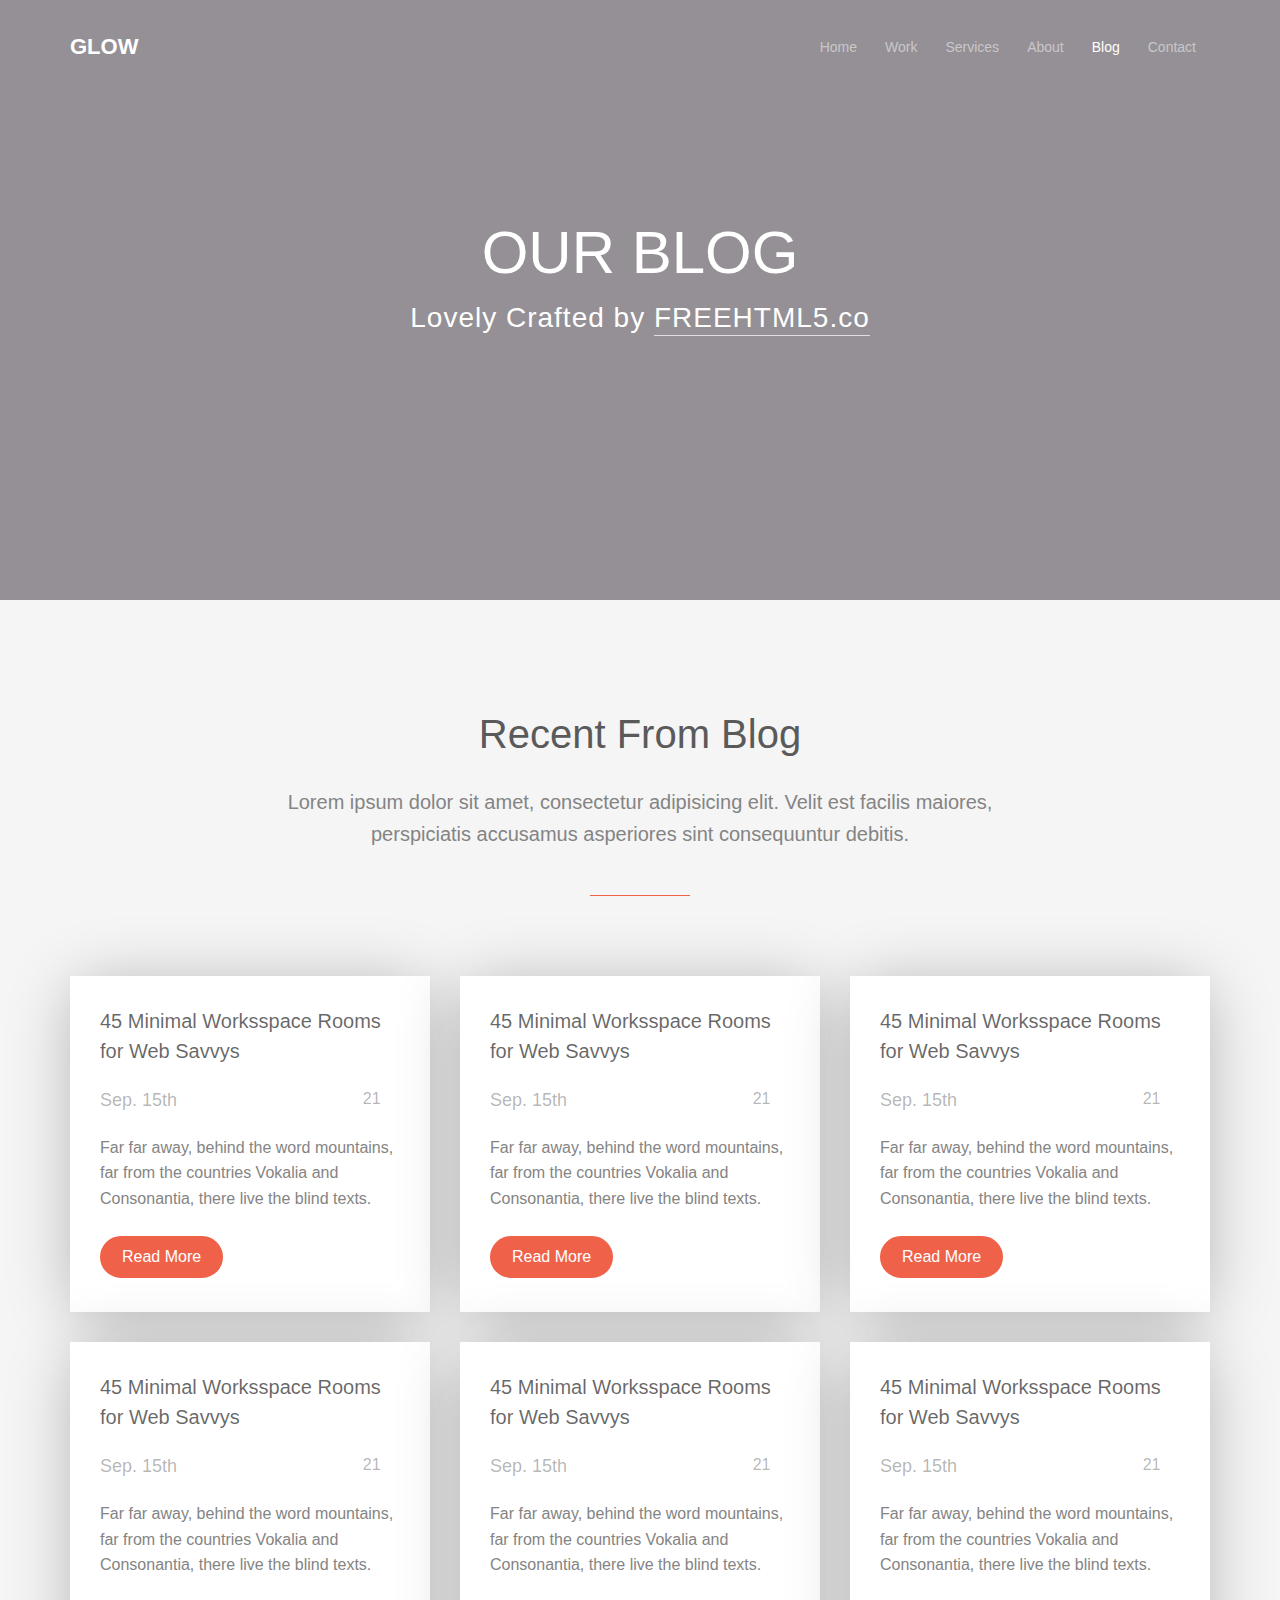
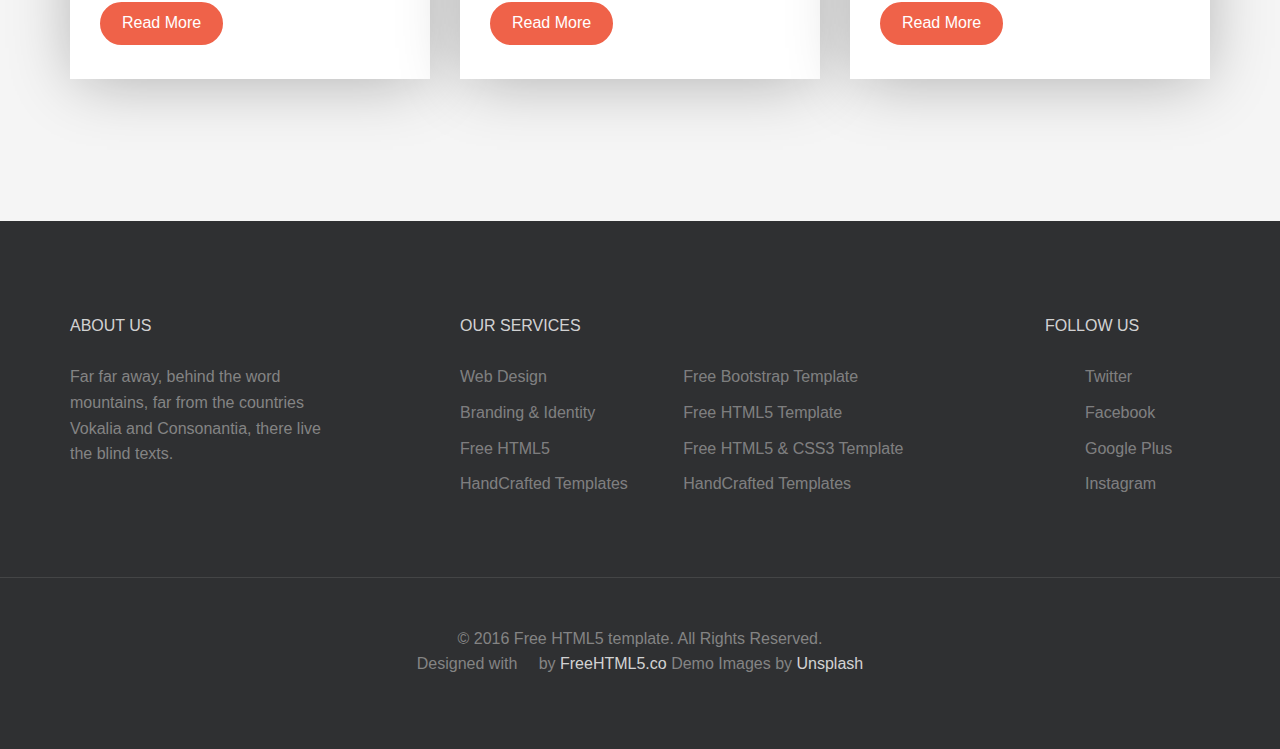
==== new/blog.html @ 6c7c093d "罗勇" ====
<!DOCTYPE html>
<!--[if lt IE 7]>      <html class="no-js lt-ie9 lt-ie8 lt-ie7"> <![endif]-->
<!--[if IE 7]>         <html class="no-js lt-ie9 lt-ie8"> <![endif]-->
<!--[if IE 8]>         <html class="no-js lt-ie9"> <![endif]-->
<!--[if gt IE 8]><!--> <html class="no-js"> <!--<![endif]-->
	<head>
	<meta charset="utf-8">
	<meta http-equiv="X-UA-Compatible" content="IE=edge">
	<title>Glow &mdash; 100% Free Fully Responsive HTML5 Template by FREEHTML5.co</title>
	<meta name="viewport" content="width=device-width, initial-scale=1">
	<meta name="description" content="Free HTML5 Template by FREEHTML5.CO" />
	<meta name="keywords" content="free html5, free template, free bootstrap, html5, css3, mobile first, responsive" />
	<meta name="author" content="FREEHTML5.CO" />

  <!-- 
	//////////////////////////////////////////////////////

	FREE HTML5 TEMPLATE 
	DESIGNED & DEVELOPED by FREEHTML5.CO
		
	Website: 		http://freehtml5.co/
	Email: 			info@freehtml5.co
	Twitter: 		http://twitter.com/fh5co
	Facebook: 		https://www.facebook.com/fh5co

	//////////////////////////////////////////////////////
	 -->

  	<!-- Facebook and Twitter integration -->
	<meta property="og:title" content=""/>
	<meta property="og:image" content=""/>
	<meta property="og:url" content=""/>
	<meta property="og:site_name" content=""/>
	<meta property="og:description" content=""/>
	<meta name="twitter:title" content="" />
	<meta name="twitter:image" content="" />
	<meta name="twitter:url" content="" />
	<meta name="twitter:card" content="" />

	<!-- Place favicon.ico and apple-touch-icon.png in the root directory -->
	<link rel="shortcut icon" href="favicon.ico">

	<!-- <link href='https://fonts.googleapis.com/css?family=Open+Sans:400,700,300' rel='stylesheet' type='text/css'> -->
	
	<!-- Animate.css -->
	<link rel="stylesheet" href="css/animate.css">
	<!-- Icomoon Icon Fonts-->
	<link rel="stylesheet" href="css/icomoon.css">
	<!-- Bootstrap  -->
	<link rel="stylesheet" href="css/bootstrap.css">
	<!-- Magnific Popup -->
	<link rel="stylesheet" href="css/magnific-popup.css">
	<!-- Superfish -->
	<link rel="stylesheet" href="css/superfish.css">

	<link rel="stylesheet" href="css/style.css">


	<!-- Modernizr JS -->
	<script src="js/modernizr-2.6.2.min.js"></script>
	<!-- FOR IE9 below -->
	<!--[if lt IE 9]>
	<script src="js/respond.min.js"></script>
	<![endif]-->

	</head>
	<body>
		<div id="fh5co-wrapper">
		<div id="fh5co-page">
		<div id="fh5co-header">
			<header id="fh5co-header-section">
				<div class="container">
					<div class="nav-header">
						<a href="#" class="js-fh5co-nav-toggle fh5co-nav-toggle"><i></i></a>
						<h1 id="fh5co-logo"><a href="index.html">Glow</a></h1>
						<!-- START #fh5co-menu-wrap -->
						<nav id="fh5co-menu-wrap" role="navigation">
							<ul class="sf-menu" id="fh5co-primary-menu">
								<li>
									<a href="index.html">Home</a>
								</li>
								<li>
									<a href="portfolio.html" class="fh5co-sub-ddown">Work</a>
									<ul class="fh5co-sub-menu">
										<li><a href="http://freehtml5.co/preview/?item=build-free-html5-bootstrap-template" target="_blank">Build</a></li>
										<li><a href="http://freehtml5.co/preview/?item=work-free-html5-template-bootstrap" target="_blank">Work</a></li>
										<li><a href="http://freehtml5.co/preview/?item=light-free-html5-template-bootstrap" target="_blank">Light</a></li>
										<li><a href="http://freehtml5.co/preview/?item=relic-free-html5-template-using-bootstrap" target="_blank">Relic</a></li>
										<li><a href="http://freehtml5.co/preview/?item=display-free-html5-template-using-bootstrap" target="_blank">Display</a></li>
										<li><a href="http://freehtml5.co/preview/?item=sprint-free-html5-template-bootstrap" target="_blank">Sprint</a></li>
									</ul>
								</li>
								<li>
									<a href="project_teach.html" class="fh5co-sub-ddown">Services</a>
									 <ul class="fh5co-sub-menu">
									 	<li><a href="left-sidebar.html">Web Development</a></li>
									 	<li><a href="right-sidebar.html">Branding &amp; Identity</a></li>
										<li>
											<a href="#" class="fh5co-sub-ddown">Free HTML5</a>
											<ul class="fh5co-sub-menu">
												<li><a href="http://freehtml5.co/preview/?item=build-free-html5-bootstrap-template" target="_blank">Build</a></li>
												<li><a href="http://freehtml5.co/preview/?item=work-free-html5-template-bootstrap" target="_blank">Work</a></li>
												<li><a href="http://freehtml5.co/preview/?item=light-free-html5-template-bootstrap" target="_blank">Light</a></li>
												<li><a href="http://freehtml5.co/preview/?item=relic-free-html5-template-using-bootstrap" target="_blank">Relic</a></li>
												<li><a href="http://freehtml5.co/preview/?item=display-free-html5-template-using-bootstrap" target="_blank">Display</a></li>
												<li><a href="http://freehtml5.co/preview/?item=sprint-free-html5-template-bootstrap" target="_blank">Sprint</a></li>
											</ul>
										</li>
										<li><a href="#">UI Animation</a></li>
										<li><a href="#">Copywriting</a></li>
										<li><a href="#">Photography</a></li> 
									</ul>
								</li>
								<li><a href="about.html">About</a></li>
								<li class="active"><a href="blog.html">Blog</a></li>
								<li><a href="login.html">Contact</a></li>
							</ul>
						</nav>
					</div>
				</div>
			</header>
		</div>
		

		<div class="fh5co-hero fh5co-hero-2">
			<div class="fh5co-overlay"></div>
			<div class="fh5co-cover fh5co-cover_2 text-center" data-stellar-background-ratio="0.5" style="background-image: url(images/cover_bg_3.jpg);">
				<div class="desc animate-box">
					<h2>Our Blog</h2>
					<span>Lovely Crafted by <a href="http://frehtml5.co/" target="_blank" class="fh5co-site-name">FREEHTML5.co</a></span>
				</div>
			</div>

		</div>
		<!-- end:header-top -->
		<div id="fh5co-blog-section" class="fh5co-section-gray">
			<div class="container">
				<div class="row">
					<div class="col-md-8 col-md-offset-2 text-center heading-section animate-box">
						<h3>Recent From Blog</h3>
						<p>Lorem ipsum dolor sit amet, consectetur adipisicing elit. Velit est facilis maiores, perspiciatis accusamus asperiores sint consequuntur debitis.</p>
					</div>
				</div>
			</div>
			<div class="container">
				<div class="row">
					<div class="col-lg-4 col-md-4">
						<div class="fh5co-blog animate-box">
							<a href="#"><img class="img-responsive" src="images/blog-1.jpg" alt=""></a>
							<div class="blog-text">
								<div class="prod-title">
									<h3><a href=""#>45 Minimal Worksspace Rooms for Web Savvys</a></h3>
									<span class="posted_by">Sep. 15th</span>
									<span class="comment"><a href="">21<i class="icon-bubble2"></i></a></span>
									<p>Far far away, behind the word mountains, far from the countries Vokalia and Consonantia, there live the blind texts.</p>
									<a href="#" class="btn btn-primary">Read More</a>
								</div>
							</div> 
						</div>
					</div>
					<div class="col-lg-4 col-md-4">
						<div class="fh5co-blog animate-box">
							<a href="#"><img class="img-responsive" src="images/blog-2.jpg" alt=""></a>
							<div class="blog-text">
								<div class="prod-title">
									<h3><a href=""#>45 Minimal Worksspace Rooms for Web Savvys</a></h3>
									<span class="posted_by">Sep. 15th</span>
									<span class="comment"><a href="">21<i class="icon-bubble2"></i></a></span>
									<p>Far far away, behind the word mountains, far from the countries Vokalia and Consonantia, there live the blind texts.</p>
									<a href="#" class="btn btn-primary">Read More</a>
								</div>
							</div> 
						</div>
					</div>
					<div class="col-lg-4 col-md-4">
						<div class="fh5co-blog animate-box">
							<a href="#"><img class="img-responsive" src="images/blog-3.jpg" alt=""></a>
							<div class="blog-text">
								<div class="prod-title">
									<h3><a href=""#>45 Minimal Worksspace Rooms for Web Savvys</a></h3>
									<span class="posted_by">Sep. 15th</span>
									<span class="comment"><a href="">21<i class="icon-bubble2"></i></a></span>
									<p>Far far away, behind the word mountains, far from the countries Vokalia and Consonantia, there live the blind texts.</p>
									<a href="#" class="btn btn-primary">Read More</a>
								</div>
							</div> 
						</div>
					</div>

					<div class="col-lg-4 col-md-4">
						<div class="fh5co-blog animate-box">
							<a href="#"><img class="img-responsive" src="images/blog-1.jpg" alt=""></a>
							<div class="blog-text">
								<div class="prod-title">
									<h3><a href=""#>45 Minimal Worksspace Rooms for Web Savvys</a></h3>
									<span class="posted_by">Sep. 15th</span>
									<span class="comment"><a href="">21<i class="icon-bubble2"></i></a></span>
									<p>Far far away, behind the word mountains, far from the countries Vokalia and Consonantia, there live the blind texts.</p>
									<a href="#" class="btn btn-primary">Read More</a>
								</div>
							</div> 
						</div>
					</div>
					<div class="col-lg-4 col-md-4">
						<div class="fh5co-blog animate-box">
							<a href="#"><img class="img-responsive" src="images/blog-2.jpg" alt=""></a>
							<div class="blog-text">
								<div class="prod-title">
									<h3><a href=""#>45 Minimal Worksspace Rooms for Web Savvys</a></h3>
									<span class="posted_by">Sep. 15th</span>
									<span class="comment"><a href="">21<i class="icon-bubble2"></i></a></span>
									<p>Far far away, behind the word mountains, far from the countries Vokalia and Consonantia, there live the blind texts.</p>
									<a href="#" class="btn btn-primary">Read More</a>
								</div>
							</div> 
						</div>
					</div>
					<div class="col-lg-4 col-md-4">
						<div class="fh5co-blog animate-box">
							<a href="#"><img class="img-responsive" src="images/blog-3.jpg" alt=""></a>
							<div class="blog-text">
								<div class="prod-title">
									<h3><a href=""#>45 Minimal Worksspace Rooms for Web Savvys</a></h3>
									<span class="posted_by">Sep. 15th</span>
									<span class="comment"><a href="">21<i class="icon-bubble2"></i></a></span>
									<p>Far far away, behind the word mountains, far from the countries Vokalia and Consonantia, there live the blind texts.</p>
									<a href="#" class="btn btn-primary">Read More</a>
								</div>
							</div> 
						</div>
					</div>
				</div>
			</div>
		</div>
		
		<footer>
			<div id="footer">
				<div class="container">
					<div class="row">
						<div class="col-md-3 col-sm-12 col-sm-push-0 col-xs-12 col-xs-push-0">
							<h3>About Us</h3>
							<p>Far far away, behind the word mountains, far from the countries Vokalia and Consonantia, there live the blind texts. </p>
						</div>
						<div class="col-md-6 col-md-push-1 col-sm-12 col-sm-push-0 col-xs-12 col-xs-push-0">
							<h3>Our Services</h3>
							<ul class="float">
								<li><a href="#">Web Design</a></li>
								<li><a href="#">Branding &amp; Identity</a></li>
								<li><a href="#">Free HTML5</a></li>
								<li><a href="#">HandCrafted Templates</a></li>
							</ul>
							<ul class="float">
								<li><a href="#">Free Bootstrap Template</a></li>
								<li><a href="#">Free HTML5 Template</a></li>
								<li><a href="#">Free HTML5 &amp; CSS3 Template</a></li>
								<li><a href="#">HandCrafted Templates</a></li>
							</ul>

						</div>

						<div class="col-md-2 col-md-push-1 col-sm-12 col-sm-push-0 col-xs-12 col-xs-push-0">
							<h3>Follow Us</h3>
							<ul class="fh5co-social">
								<li><a href="#"><i class="icon-twitter2"></i> Twitter</a></li>
								<li><a href="#"><i class="icon-facebook2"></i> Facebook</a></li>
								<li><a href="#"><i class="icon-google-plus2"></i> Google Plus</a></li>
								<li><a href="#"><i class="icon-instagram2"></i> Instagram</a></li>
							</ul>
						</div>
					</div>
				</div>
				<div class="fh5co-copyright text-center">
					<p>&copy; 2016 Free HTML5 template. All Rights Reserved. <span>Designed with <i class="icon-heart"></i> by <a href="http://freehtml5.co/" target="_blank">FreeHTML5.co</a> Demo Images by <a href="http://unsplash.com/" target="_blank">Unsplash</a></span></p>	
				</div>
			</div>
		</footer>
	

	</div>
	<!-- END fh5co-page -->

	</div>
	<!-- END fh5co-wrapper -->

	<!-- jQuery -->


	<script src="js/jquery.min.js"></script>
	<!-- jQuery Easing -->
	<script src="js/jquery.easing.1.3.js"></script>
	<!-- Bootstrap -->
	<script src="js/bootstrap.min.js"></script>
	<!-- Waypoints -->
	<script src="js/jquery.waypoints.min.js"></script>
	<!-- Stellar -->
	<script src="js/jquery.stellar.min.js"></script>
	<!-- Superfish -->
	<script src="js/hoverIntent.js"></script>
	<script src="js/superfish.js"></script>

	<!-- Main JS (Do not remove) -->
	<script src="js/main.js"></script>

	</body>
</html>
---- new/css/icomoon.css ----
@font-face {
    font-family: 'icomoon';
    src:    url('fonts/icomoon.eot?1oniuf');
    src:    url('fonts/icomoon.eot?1oniuf#iefix') format('embedded-opentype'),
        url('fonts/icomoon.ttf?1oniuf') format('truetype'),
        url('fonts/icomoon.woff?1oniuf') format('woff'),
        url('fonts/icomoon.svg?1oniuf#icomoon') format('svg');
    font-weight: normal;
    font-style: normal;
}

[class^="icon-"], [class*=" icon-"] {
    /* use !important to prevent issues with browser extensions that change fonts */
    font-family: 'icomoon' !important;
    speak: none;
    font-style: normal;
    font-weight: normal;
    font-variant: normal;
    text-transform: none;
    line-height: 1;

    /* Better Font Rendering =========== */
    -webkit-font-smoothing: antialiased;
    -moz-osx-font-smoothing: grayscale;
}

.icon-mobile:before {
    content: "\e000";
}
.icon-laptop:before {
    content: "\e001";
}
.icon-desktop:before {
    content: "\e002";
}
.icon-tablet:before {
    content: "\e003";
}
.icon-phone:before {
    content: "\e004";
}
.icon-document:before {
    content: "\e005";
}
.icon-documents:before {
    content: "\e006";
}
.icon-search:before {
    content: "\e007";
}
.icon-clipboard:before {
    content: "\e008";
}
.icon-newspaper:before {
    content: "\e009";
}
.icon-notebook:before {
    content: "\e00a";
}
.icon-book-open:before {
    content: "\e00b";
}
.icon-browser:before {
    content: "\e00c";
}
.icon-calendar:before {
    content: "\e00d";
}
.icon-presentation:before {
    content: "\e00e";
}
.icon-picture:before {
    content: "\e00f";
}
.icon-pictures:before {
    content: "\e010";
}
.icon-video:before {
    content: "\e011";
}
.icon-camera:before {
    content: "\e012";
}
.icon-printer:before {
    content: "\e013";
}
.icon-toolbox:before {
    content: "\e014";
}
.icon-briefcase:before {
    content: "\e015";
}
.icon-wallet:before {
    content: "\e016";
}
.icon-gift:before {
    content: "\e017";
}
.icon-bargraph:before {
    content: "\e018";
}
.icon-grid:before {
    content: "\e019";
}
.icon-expand:before {
    content: "\e01a";
}
.icon-focus:before {
    content: "\e01b";
}
.icon-edit:before {
    content: "\e01c";
}
.icon-adjustments:before {
    content: "\e01d";
}
.icon-ribbon:before {
    content: "\e01e";
}
.icon-hourglass:before {
    content: "\e01f";
}
.icon-lock:before {
    content: "\e020";
}
.icon-megaphone:before {
    content: "\e021";
}
.icon-shield:before {
    content: "\e022";
}
.icon-trophy:before {
    content: "\e023";
}
.icon-flag:before {
    content: "\e024";
}
.icon-map:before {
    content: "\e025";
}
.icon-puzzle:before {
    content: "\e026";
}
.icon-basket:before {
    content: "\e027";
}
.icon-envelope:before {
    content: "\e028";
}
.icon-streetsign:before {
    content: "\e029";
}
.icon-telescope:before {
    content: "\e02a";
}
.icon-gears:before {
    content: "\e02b";
}
.icon-key:before {
    content: "\e02c";
}
.icon-paperclip:before {
    content: "\e02d";
}
.icon-attachment:before {
    content: "\e02e";
}
.icon-pricetags:before {
    content: "\e02f";
}
.icon-lightbulb:before {
    content: "\e030";
}
.icon-layers:before {
    content: "\e031";
}
.icon-pencil:before {
    content: "\e032";
}
.icon-tools:before {
    content: "\e033";
}
.icon-tools-2:before {
    content: "\e034";
}
.icon-scissors:before {
    content: "\e035";
}
.icon-paintbrush:before {
    content: "\e036";
}
.icon-magnifying-glass:before {
    content: "\e037";
}
.icon-circle-compass:before {
    content: "\e038";
}
.icon-linegraph:before {
    content: "\e039";
}
.icon-mic:before {
    content: "\e03a";
}
.icon-strategy:before {
    content: "\e03b";
}
.icon-beaker:before {
    content: "\e03c";
}
.icon-caution:before {
    content: "\e03d";
}
.icon-recycle:before {
    content: "\e03e";
}
.icon-anchor:before {
    content: "\e03f";
}
.icon-profile-male:before {
    content: "\e040";
}
.icon-profile-female:before {
    content: "\e041";
}
.icon-bike:before {
    content: "\e042";
}
.icon-wine:before {
    content: "\e043";
}
.icon-hotairballoon:before {
    content: "\e044";
}
.icon-globe:before {
    content: "\e045";
}
.icon-genius:before {
    content: "\e046";
}
.icon-map-pin:before {
    content: "\e047";
}
.icon-dial:before {
    content: "\e048";
}
.icon-chat:before {
    content: "\e049";
}
.icon-heart:before {
    content: "\e04a";
}
.icon-cloud:before {
    content: "\e04b";
}
.icon-upload:before {
    content: "\e04c";
}
.icon-download:before {
    content: "\e04d";
}
.icon-target:before {
    content: "\e04e";
}
.icon-hazardous:before {
    content: "\e04f";
}
.icon-piechart:before {
    content: "\e050";
}
.icon-speedometer:before {
    content: "\e051";
}
.icon-global:before {
    content: "\e052";
}
.icon-compass:before {
    content: "\e053";
}
.icon-lifesaver:before {
    content: "\e054";
}
.icon-clock:before {
    content: "\e055";
}
.icon-aperture:before {
    content: "\e056";
}
.icon-quote:before {
    content: "\e057";
}
.icon-scope:before {
    content: "\e058";
}
.icon-alarmclock:before {
    content: "\e059";
}
.icon-refresh:before {
    content: "\e05a";
}
.icon-happy:before {
    content: "\e05b";
}
.icon-sad:before {
    content: "\e05c";
}
.icon-facebook:before {
    content: "\e05d";
}
.icon-twitter:before {
    content: "\e05e";
}
.icon-googleplus:before {
    content: "\e05f";
}
.icon-rss:before {
    content: "\e060";
}
.icon-tumblr:before {
    content: "\e061";
}
.icon-linkedin:before {
    content: "\e062";
}
.icon-dribbble:before {
    content: "\e063";
}
.icon-box2:before {
    content: "\ea82";
}
.icon-write:before {
    content: "\ea83";
}
.icon-clock2:before {
    content: "\ea84";
}
.icon-reply2:before {
    content: "\ea85";
}
.icon-reply-all2:before {
    content: "\ea86";
}
.icon-forward2:before {
    content: "\ea87";
}
.icon-flag2:before {
    content: "\ea88";
}
.icon-search2:before {
    content: "\ea89";
}
.icon-trash2:before {
    content: "\ea8a";
}
.icon-envelope2:before {
    content: "\ea8b";
}
.icon-bubble:before {
    content: "\ea8c";
}
.icon-bubbles:before {
    content: "\ea8d";
}
.icon-user2:before {
    content: "\ea8e";
}
.icon-users2:before {
    content: "\ea8f";
}
.icon-cloud2:before {
    content: "\ea90";
}
.icon-download2:before {
    content: "\ea91";
}
.icon-upload2:before {
    content: "\ea92";
}
.icon-rain:before {
    content: "\ea93";
}
.icon-sun:before {
    content: "\ea94";
}
.icon-moon2:before {
    content: "\ea95";
}
.icon-bell2:before {
    content: "\ea96";
}
.icon-folder2:before {
    content: "\ea97";
}
.icon-pin2:before {
    content: "\ea98";
}
.icon-sound2:before {
    content: "\ea99";
}
.icon-microphone:before {
    content: "\ea9a";
}
.icon-camera2:before {
    content: "\ea9b";
}
.icon-image2:before {
    content: "\ea9c";
}
.icon-cog2:before {
    content: "\ea9d";
}
.icon-calendar2:before {
    content: "\ea9e";
}
.icon-book2:before {
    content: "\ea9f";
}
.icon-map-marker:before {
    content: "\eaa0";
}
.icon-store:before {
    content: "\eaa1";
}
.icon-support:before {
    content: "\eaa2";
}
.icon-tag2:before {
    content: "\eaa3";
}
.icon-heart2:before {
    content: "\eaa4";
}
.icon-video-camera:before {
    content: "\eaa5";
}
.icon-trophy2:before {
    content: "\eaa6";
}
.icon-cart:before {
    content: "\eaa7";
}
.icon-eye2:before {
    content: "\eaa8";
}
.icon-cancel:before {
    content: "\eaa9";
}
.icon-chart:before {
    content: "\eaaa";
}
.icon-target2:before {
    content: "\eaab";
}
.icon-printer2:before {
    content: "\eaac";
}
.icon-location2:before {
    content: "\eaad";
}
.icon-bookmark2:before {
    content: "\eaae";
}
.icon-monitor:before {
    content: "\eaaf";
}
.icon-cross2:before {
    content: "\eab0";
}
.icon-plus2:before {
    content: "\eab1";
}
.icon-left:before {
    content: "\eab2";
}
.icon-up:before {
    content: "\eab3";
}
.icon-browser2:before {
    content: "\eab4";
}
.icon-windows:before {
    content: "\eab5";
}
.icon-switch2:before {
    content: "\eab6";
}
.icon-dashboard:before {
    content: "\eab7";
}
.icon-play:before {
    content: "\eab8";
}
.icon-fast-forward:before {
    content: "\eab9";
}
.icon-next:before {
    content: "\eaba";
}
.icon-refresh2:before {
    content: "\eabb";
}
.icon-film:before {
    content: "\eabc";
}
.icon-home2:before {
    content: "\eabd";
}
.icon-add-to-list:before {
    content: "\e901";
}
.icon-classic-computer:before {
    content: "\e902";
}
.icon-controller-fast-backward:before {
    content: "\e903";
}
.icon-creative-commons-attribution:before {
    content: "\e904";
}
.icon-creative-commons-noderivs:before {
    content: "\e905";
}
.icon-creative-commons-noncommercial-eu:before {
    content: "\e906";
}
.icon-creative-commons-noncommercial-us:before {
    content: "\e907";
}
.icon-creative-commons-public-domain:before {
    content: "\e908";
}
.icon-creative-commons-remix:before {
    content: "\e909";
}
.icon-creative-commons-share:before {
    content: "\e90a";
}
.icon-creative-commons-sharealike:before {
    content: "\e90b";
}
.icon-creative-commons:before {
    content: "\e90c";
}
.icon-document-landscape:before {
    content: "\e90d";
}
.icon-remove-user:before {
    content: "\e90e";
}
.icon-warning:before {
    content: "\e90f";
}
.icon-arrow-bold-down:before {
    content: "\e910";
}
.icon-arrow-bold-left:before {
    content: "\e911";
}
.icon-arrow-bold-right:before {
    content: "\e912";
}
.icon-arrow-bold-up:before {
    content: "\e913";
}
.icon-arrow-down:before {
    content: "\e914";
}
.icon-arrow-left:before {
    content: "\e915";
}
.icon-arrow-long-down:before {
    content: "\e916";
}
.icon-arrow-long-left:before {
    content: "\e917";
}
.icon-arrow-long-right:before {
    content: "\e918";
}
.icon-arrow-long-up:before {
    content: "\e919";
}
.icon-arrow-right:before {
    content: "\e91a";
}
.icon-arrow-up:before {
    content: "\e91b";
}
.icon-arrow-with-circle-down:before {
    content: "\e91c";
}
.icon-arrow-with-circle-left:before {
    content: "\e91d";
}
.icon-arrow-with-circle-right:before {
    content: "\e91e";
}
.icon-arrow-with-circle-up:before {
    content: "\e91f";
}
.icon-bookmark:before {
    content: "\e920";
}
.icon-bookmarks:before {
    content: "\e921";
}
.icon-chevron-down:before {
    content: "\e922";
}
.icon-chevron-left:before {
    content: "\e923";
}
.icon-chevron-right:before {
    content: "\e924";
}
.icon-chevron-small-down:before {
    content: "\e925";
}
.icon-chevron-small-left:before {
    content: "\e926";
}
.icon-chevron-small-right:before {
    content: "\e927";
}
.icon-chevron-small-up:before {
    content: "\e928";
}
.icon-chevron-thin-down:before {
    content: "\e929";
}
.icon-chevron-thin-left:before {
    content: "\e92a";
}
.icon-chevron-thin-right:before {
    content: "\e92b";
}
.icon-chevron-thin-up:before {
    content: "\e92c";
}
.icon-chevron-up:before {
    content: "\e92d";
}
.icon-chevron-with-circle-down:before {
    content: "\e92e";
}
.icon-chevron-with-circle-left:before {
    content: "\e92f";
}
.icon-chevron-with-circle-right:before {
    content: "\e930";
}
.icon-chevron-with-circle-up:before {
    content: "\e931";
}
.icon-cloud3:before {
    content: "\e932";
}
.icon-controller-fast-forward:before {
    content: "\e933";
}
.icon-controller-jump-to-start:before {
    content: "\e934";
}
.icon-controller-next:before {
    content: "\e935";
}
.icon-controller-paus:before {
    content: "\e936";
}
.icon-controller-play:before {
    content: "\e937";
}
.icon-controller-record:before {
    content: "\e938";
}
.icon-controller-stop:before {
    content: "\e939";
}
.icon-controller-volume:before {
    content: "\e93a";
}
.icon-dot-single:before {
    content: "\e93b";
}
.icon-dots-three-horizontal:before {
    content: "\e93c";
}
.icon-dots-three-vertical:before {
    content: "\e93d";
}
.icon-dots-two-horizontal:before {
    content: "\e93e";
}
.icon-dots-two-vertical:before {
    content: "\e93f";
}
.icon-download3:before {
    content: "\e940";
}
.icon-emoji-flirt:before {
    content: "\e941";
}
.icon-flow-branch:before {
    content: "\e942";
}
.icon-flow-cascade:before {
    content: "\e943";
}
.icon-flow-line:before {
    content: "\e944";
}
.icon-flow-parallel:before {
    content: "\e945";
}
.icon-flow-tree:before {
    content: "\e946";
}
.icon-install:before {
    content: "\e947";
}
.icon-layers2:before {
    content: "\e948";
}
.icon-open-book:before {
    content: "\e949";
}
.icon-resize-100:before {
    content: "\e94a";
}
.icon-resize-full-screen:before {
    content: "\e94b";
}
.icon-save:before {
    content: "\e94c";
}
.icon-select-arrows:before {
    content: "\e94d";
}
.icon-sound-mute:before {
    content: "\e94e";
}
.icon-sound:before {
    content: "\e94f";
}
.icon-trash:before {
    content: "\e950";
}
.icon-triangle-down:before {
    content: "\e951";
}
.icon-triangle-left:before {
    content: "\e952";
}
.icon-triangle-right:before {
    content: "\e953";
}
.icon-triangle-up:before {
    content: "\e954";
}
.icon-uninstall:before {
    content: "\e955";
}
.icon-upload-to-cloud:before {
    content: "\e956";
}
.icon-upload3:before {
    content: "\e957";
}
.icon-add-user:before {
    content: "\e958";
}
.icon-address:before {
    content: "\e959";
}
.icon-adjust:before {
    content: "\e95a";
}
.icon-air:before {
    content: "\e95b";
}
.icon-aircraft-landing:before {
    content: "\e95c";
}
.icon-aircraft-take-off:before {
    content: "\e95d";
}
.icon-aircraft:before {
    content: "\e95e";
}
.icon-align-bottom:before {
    content: "\e95f";
}
.icon-align-horizontal-middle:before {
    content: "\e960";
}
.icon-align-left:before {
    content: "\e961";
}
.icon-align-right:before {
    content: "\e962";
}
.icon-align-top:before {
    content: "\e963";
}
.icon-align-vertical-middle:before {
    content: "\e964";
}
.icon-archive:before {
    content: "\e965";
}
.icon-area-graph:before {
    content: "\e966";
}
.icon-attachment2:before {
    content: "\e967";
}
.icon-awareness-ribbon:before {
    content: "\e968";
}
.icon-back-in-time:before {
    content: "\e969";
}
.icon-back:before {
    content: "\e96a";
}
.icon-bar-graph:before {
    content: "\e96b";
}
.icon-battery:before {
    content: "\e96c";
}
.icon-beamed-note:before {
    content: "\e96d";
}
.icon-bell:before {
    content: "\e96e";
}
.icon-blackboard:before {
    content: "\e96f";
}
.icon-block:before {
    content: "\e970";
}
.icon-book:before {
    content: "\e971";
}
.icon-bowl:before {
    content: "\e972";
}
.icon-box:before {
    content: "\e973";
}
.icon-briefcase2:before {
    content: "\e974";
}
.icon-browser3:before {
    content: "\e975";
}
.icon-brush:before {
    content: "\e976";
}
.icon-bucket:before {
    content: "\e977";
}
.icon-cake:before {
    content: "\e978";
}
.icon-calculator:before {
    content: "\e979";
}
.icon-calendar3:before {
    content: "\e97a";
}
.icon-camera3:before {
    content: "\e97b";
}
.icon-ccw:before {
    content: "\e97c";
}
.icon-chat2:before {
    content: "\e97d";
}
.icon-check:before {
    content: "\e97e";
}
.icon-circle-with-cross:before {
    content: "\e97f";
}
.icon-circle-with-minus:before {
    content: "\e980";
}
.icon-circle-with-plus:before {
    content: "\e981";
}
.icon-circle:before {
    content: "\e982";
}
.icon-circular-graph:before {
    content: "\e983";
}
.icon-clapperboard:before {
    content: "\e984";
}
.icon-clipboard2:before {
    content: "\e985";
}
.icon-clock3:before {
    content: "\e986";
}
.icon-code:before {
    content: "\e987";
}
.icon-cog:before {
    content: "\e988";
}
.icon-colours:before {
    content: "\e989";
}
.icon-compass2:before {
    content: "\e98a";
}
.icon-copy:before {
    content: "\e98b";
}
.icon-credit-card:before {
    content: "\e98c";
}
.icon-credit:before {
    content: "\e98d";
}
.icon-cross:before {
    content: "\e98e";
}
.icon-cup:before {
    content: "\e98f";
}
.icon-cw:before {
    content: "\e990";
}
.icon-cycle:before {
    content: "\e991";
}
.icon-database:before {
    content: "\e992";
}
.icon-dial-pad:before {
    content: "\e993";
}
.icon-direction:before {
    content: "\e994";
}
.icon-document2:before {
    content: "\e995";
}
.icon-documents2:before {
    content: "\e996";
}
.icon-drink:before {
    content: "\e997";
}
.icon-drive:before {
    content: "\e998";
}
.icon-drop:before {
    content: "\e999";
}
.icon-edit2:before {
    content: "\e99a";
}
.icon-email:before {
    content: "\e99b";
}
.icon-emoji-happy:before {
    content: "\e99c";
}
.icon-emoji-neutral:before {
    content: "\e99d";
}
.icon-emoji-sad:before {
    content: "\e99e";
}
.icon-erase:before {
    content: "\e99f";
}
.icon-eraser:before {
    content: "\e9a0";
}
.icon-export:before {
    content: "\e9a1";
}
.icon-eye:before {
    content: "\e9a2";
}
.icon-feather:before {
    content: "\e9a3";
}
.icon-flag3:before {
    content: "\e9a4";
}
.icon-flash:before {
    content: "\e9a5";
}
.icon-flashlight:before {
    content: "\e9a6";
}
.icon-flat-brush:before {
    content: "\e9a7";
}
.icon-folder-images:before {
    content: "\e9a8";
}
.icon-folder-music:before {
    content: "\e9a9";
}
.icon-folder-video:before {
    content: "\e9aa";
}
.icon-folder:before {
    content: "\e9ab";
}
.icon-forward:before {
    content: "\e9ac";
}
.icon-funnel:before {
    content: "\e9ad";
}
.icon-game-controller:before {
    content: "\e9ae";
}
.icon-gauge:before {
    content: "\e9af";
}
.icon-globe2:before {
    content: "\e9b0";
}
.icon-graduation-cap:before {
    content: "\e9b1";
}
.icon-grid2:before {
    content: "\e9b2";
}
.icon-hair-cross:before {
    content: "\e9b3";
}
.icon-hand:before {
    content: "\e9b4";
}
.icon-heart-outlined:before {
    content: "\e9b5";
}
.icon-heart3:before {
    content: "\e9b6";
}
.icon-help-with-circle:before {
    content: "\e9b7";
}
.icon-help:before {
    content: "\e9b8";
}
.icon-home:before {
    content: "\e9b9";
}
.icon-hour-glass:before {
    content: "\e9ba";
}
.icon-image-inverted:before {
    content: "\e9bb";
}
.icon-image:before {
    content: "\e9bc";
}
.icon-images:before {
    content: "\e9bd";
}
.icon-inbox:before {
    content: "\e9be";
}
.icon-infinity:before {
    content: "\e9bf";
}
.icon-info-with-circle:before {
    content: "\e9c0";
}
.icon-info:before {
    content: "\e9c1";
}
.icon-key2:before {
    content: "\e9c2";
}
.icon-keyboard:before {
    content: "\e9c3";
}
.icon-lab-flask:before {
    content: "\e9c4";
}
.icon-landline:before {
    content: "\e9c5";
}
.icon-language:before {
    content: "\e9c6";
}
.icon-laptop2:before {
    content: "\e9c7";
}
.icon-leaf:before {
    content: "\e9c8";
}
.icon-level-down:before {
    content: "\e9c9";
}
.icon-level-up:before {
    content: "\e9ca";
}
.icon-lifebuoy:before {
    content: "\e9cb";
}
.icon-light-bulb:before {
    content: "\e9cc";
}
.icon-light-down:before {
    content: "\e9cd";
}
.icon-light-up:before {
    content: "\e9ce";
}
.icon-line-graph:before {
    content: "\e9cf";
}
.icon-link:before {
    content: "\e9d0";
}
.icon-list:before {
    content: "\e9d1";
}
.icon-location-pin:before {
    content: "\e9d2";
}
.icon-location:before {
    content: "\e9d3";
}
.icon-lock-open:before {
    content: "\e9d4";
}
.icon-lock2:before {
    content: "\e9d5";
}
.icon-log-out:before {
    content: "\e9d6";
}
.icon-login:before {
    content: "\e9d7";
}
.icon-loop:before {
    content: "\e9d8";
}
.icon-magnet:before {
    content: "\e9d9";
}
.icon-magnifying-glass2:before {
    content: "\e9da";
}
.icon-mail:before {
    content: "\e9db";
}
.icon-man:before {
    content: "\e9dc";
}
.icon-map2:before {
    content: "\e9dd";
}
.icon-mask:before {
    content: "\e9de";
}
.icon-medal:before {
    content: "\e9df";
}
.icon-megaphone2:before {
    content: "\e9e0";
}
.icon-menu:before {
    content: "\e9e1";
}
.icon-message:before {
    content: "\e9e2";
}
.icon-mic2:before {
    content: "\e9e3";
}
.icon-minus:before {
    content: "\e9e4";
}
.icon-mobile2:before {
    content: "\e9e5";
}
.icon-modern-mic:before {
    content: "\e9e6";
}
.icon-moon:before {
    content: "\e9e7";
}
.icon-mouse:before {
    content: "\e9e8";
}
.icon-music:before {
    content: "\e9e9";
}
.icon-network:before {
    content: "\e9ea";
}
.icon-new-message:before {
    content: "\e9eb";
}
.icon-new:before {
    content: "\e9ec";
}
.icon-news:before {
    content: "\e9ed";
}
.icon-note:before {
    content: "\e9ee";
}
.icon-notification:before {
    content: "\e9ef";
}
.icon-old-mobile:before {
    content: "\e9f0";
}
.icon-old-phone:before {
    content: "\e9f1";
}
.icon-palette:before {
    content: "\e9f2";
}
.icon-paper-plane:before {
    content: "\e9f3";
}
.icon-pencil2:before {
    content: "\e9f4";
}
.icon-phone2:before {
    content: "\e9f5";
}
.icon-pie-chart:before {
    content: "\e9f6";
}
.icon-pin:before {
    content: "\e9f7";
}
.icon-plus:before {
    content: "\e9f8";
}
.icon-popup:before {
    content: "\e9f9";
}
.icon-power-plug:before {
    content: "\e9fa";
}
.icon-price-ribbon:before {
    content: "\e9fb";
}
.icon-price-tag:before {
    content: "\e9fc";
}
.icon-print:before {
    content: "\e9fd";
}
.icon-progress-empty:before {
    content: "\e9fe";
}
.icon-progress-full:before {
    content: "\e9ff";
}
.icon-progress-one:before {
    content: "\ea00";
}
.icon-progress-two:before {
    content: "\ea01";
}
.icon-publish:before {
    content: "\ea02";
}
.icon-quote2:before {
    content: "\ea03";
}
.icon-radio:before {
    content: "\ea04";
}
.icon-reply-all:before {
    content: "\ea05";
}
.icon-reply:before {
    content: "\ea06";
}
.icon-retweet:before {
    content: "\ea07";
}
.icon-rocket:before {
    content: "\ea08";
}
.icon-round-brush:before {
    content: "\ea09";
}
.icon-rss2:before {
    content: "\ea0a";
}
.icon-ruler:before {
    content: "\ea0b";
}
.icon-scissors2:before {
    content: "\ea0c";
}
.icon-share-alternitive:before {
    content: "\ea0d";
}
.icon-share:before {
    content: "\ea0e";
}
.icon-shareable:before {
    content: "\ea0f";
}
.icon-shield2:before {
    content: "\ea10";
}
.icon-shop:before {
    content: "\ea11";
}
.icon-shopping-bag:before {
    content: "\ea12";
}
.icon-shopping-basket:before {
    content: "\ea13";
}
.icon-shopping-cart:before {
    content: "\ea14";
}
.icon-shuffle:before {
    content: "\ea15";
}
.icon-signal:before {
    content: "\ea16";
}
.icon-sound-mix:before {
    content: "\ea17";
}
.icon-sports-club:before {
    content: "\ea18";
}
.icon-spreadsheet:before {
    content: "\ea19";
}
.icon-squared-cross:before {
    content: "\ea1a";
}
.icon-squared-minus:before {
    content: "\ea1b";
}
.icon-squared-plus:before {
    content: "\ea1c";
}
.icon-star-outlined:before {
    content: "\ea1d";
}
.icon-star:before {
    content: "\ea1e";
}
.icon-stopwatch:before {
    content: "\ea1f";
}
.icon-suitcase:before {
    content: "\ea20";
}
.icon-swap:before {
    content: "\ea21";
}
.icon-sweden:before {
    content: "\ea22";
}
.icon-switch:before {
    content: "\ea23";
}
.icon-tablet2:before {
    content: "\ea24";
}
.icon-tag:before {
    content: "\ea25";
}
.icon-text-document-inverted:before {
    content: "\ea26";
}
.icon-text-document:before {
    content: "\ea27";
}
.icon-text:before {
    content: "\ea28";
}
.icon-thermometer:before {
    content: "\ea29";
}
.icon-thumbs-down:before {
    content: "\ea2a";
}
.icon-thumbs-up:before {
    content: "\ea2b";
}
.icon-thunder-cloud:before {
    content: "\ea2c";
}
.icon-ticket:before {
    content: "\ea2d";
}
.icon-time-slot:before {
    content: "\ea2e";
}
.icon-tools2:before {
    content: "\ea2f";
}
.icon-traffic-cone:before {
    content: "\ea30";
}
.icon-tree:before {
    content: "\ea31";
}
.icon-trophy3:before {
    content: "\ea32";
}
.icon-tv:before {
    content: "\ea33";
}
.icon-typing:before {
    content: "\ea34";
}
.icon-unread:before {
    content: "\ea35";
}
.icon-untag:before {
    content: "\ea36";
}
.icon-user:before {
    content: "\ea37";
}
.icon-users:before {
    content: "\ea38";
}
.icon-v-card:before {
    content: "\ea39";
}
.icon-video2:before {
    content: "\ea3a";
}
.icon-vinyl:before {
    content: "\ea3b";
}
.icon-voicemail:before {
    content: "\ea3c";
}
.icon-wallet2:before {
    content: "\ea3d";
}
.icon-water:before {
    content: "\ea3e";
}
.icon-500px-with-circle:before {
    content: "\ea3f";
}
.icon-500px:before {
    content: "\ea40";
}
.icon-basecamp:before {
    content: "\ea41";
}
.icon-behance:before {
    content: "\ea42";
}
.icon-creative-cloud:before {
    content: "\ea43";
}
.icon-dropbox:before {
    content: "\ea44";
}
.icon-evernote:before {
    content: "\ea45";
}
.icon-flattr:before {
    content: "\ea46";
}
.icon-foursquare:before {
    content: "\ea47";
}
.icon-google-drive:before {
    content: "\ea48";
}
.icon-google-hangouts:before {
    content: "\ea49";
}
.icon-grooveshark:before {
    content: "\ea4a";
}
.icon-icloud:before {
    content: "\ea4b";
}
.icon-mixi:before {
    content: "\ea4c";
}
.icon-onedrive:before {
    content: "\ea4d";
}
.icon-paypal:before {
    content: "\ea4e";
}
.icon-picasa:before {
    content: "\ea4f";
}
.icon-qq:before {
    content: "\ea50";
}
.icon-rdio-with-circle:before {
    content: "\ea51";
}
.icon-renren:before {
    content: "\ea52";
}
.icon-scribd:before {
    content: "\ea53";
}
.icon-sina-weibo:before {
    content: "\ea54";
}
.icon-skype-with-circle:before {
    content: "\ea55";
}
.icon-skype:before {
    content: "\ea56";
}
.icon-slideshare:before {
    content: "\ea57";
}
.icon-smashing:before {
    content: "\ea58";
}
.icon-soundcloud:before {
    content: "\ea59";
}
.icon-spotify-with-circle:before {
    content: "\ea5a";
}
.icon-spotify:before {
    content: "\ea5b";
}
.icon-swarm:before {
    content: "\ea5c";
}
.icon-vine-with-circle:before {
    content: "\ea5d";
}
.icon-vine:before {
    content: "\ea5e";
}
.icon-vk-alternitive:before {
    content: "\ea5f";
}
.icon-vk-with-circle:before {
    content: "\ea60";
}
.icon-vk:before {
    content: "\ea61";
}
.icon-xing-with-circle:before {
    content: "\ea62";
}
.icon-xing:before {
    content: "\ea63";
}
.icon-yelp:before {
    content: "\ea64";
}
.icon-dribbble-with-circle:before {
    content: "\ea65";
}
.icon-dribbble2:before {
    content: "\ea66";
}
.icon-facebook-with-circle:before {
    content: "\ea67";
}
.icon-facebook2:before {
    content: "\ea68";
}
.icon-flickr-with-circle:before {
    content: "\ea69";
}
.icon-flickr:before {
    content: "\ea6a";
}
.icon-github-with-circle:before {
    content: "\ea6b";
}
.icon-github:before {
    content: "\ea6c";
}
.icon-google-with-circle:before {
    content: "\ea6d";
}
.icon-google:before {
    content: "\ea6e";
}
.icon-instagram-with-circle:before {
    content: "\ea6f";
}
.icon-instagram:before {
    content: "\ea70";
}
.icon-lastfm-with-circle:before {
    content: "\ea71";
}
.icon-lastfm:before {
    content: "\ea72";
}
.icon-linkedin-with-circle:before {
    content: "\ea73";
}
.icon-linkedin2:before {
    content: "\ea74";
}
.icon-pinterest-with-circle:before {
    content: "\ea75";
}
.icon-pinterest:before {
    content: "\ea76";
}
.icon-rdio:before {
    content: "\ea77";
}
.icon-stumbleupon-with-circle:before {
    content: "\ea78";
}
.icon-stumbleupon:before {
    content: "\ea79";
}
.icon-tumblr-with-circle:before {
    content: "\ea7a";
}
.icon-tumblr2:before {
    content: "\ea7b";
}
.icon-twitter-with-circle:before {
    content: "\ea7c";
}
.icon-twitter2:before {
    content: "\ea7d";
}
.icon-vimeo-with-circle:before {
    content: "\ea7e";
}
.icon-vimeo:before {
    content: "\ea7f";
}
.icon-youtube-with-circle:before {
    content: "\ea80";
}
.icon-youtube:before {
    content: "\ea81";
}
.icon-home3:before {
    content: "\eabe";
}
.icon-home22:before {
    content: "\eabf";
}
.icon-home32:before {
    content: "\eac0";
}
.icon-office:before {
    content: "\eac1";
}
.icon-newspaper2:before {
    content: "\eac2";
}
.icon-pencil3:before {
    content: "\eac3";
}
.icon-pencil22:before {
    content: "\eac4";
}
.icon-quill:before {
    content: "\eac5";
}
.icon-pen:before {
    content: "\eac6";
}
.icon-blog:before {
    content: "\eac7";
}
.icon-eyedropper:before {
    content: "\eac8";
}
.icon-droplet:before {
    content: "\eac9";
}
.icon-paint-format:before {
    content: "\eaca";
}
.icon-image3:before {
    content: "\eacb";
}
.icon-images2:before {
    content: "\eacc";
}
.icon-camera4:before {
    content: "\eacd";
}
.icon-headphones:before {
    content: "\eace";
}
.icon-music2:before {
    content: "\eacf";
}
.icon-play2:before {
    content: "\ead0";
}
.icon-film2:before {
    content: "\ead1";
}
.icon-video-camera2:before {
    content: "\ead2";
}
.icon-dice:before {
    content: "\ead3";
}
.icon-pacman:before {
    content: "\ead4";
}
.icon-spades:before {
    content: "\ead5";
}
.icon-clubs:before {
    content: "\ead6";
}
.icon-diamonds:before {
    content: "\ead7";
}
.icon-bullhorn:before {
    content: "\ead8";
}
.icon-connection:before {
    content: "\ead9";
}
.icon-podcast:before {
    content: "\eada";
}
.icon-feed:before {
    content: "\eadb";
}
.icon-mic3:before {
    content: "\eadc";
}
.icon-book3:before {
    content: "\eadd";
}
.icon-books:before {
    content: "\eade";
}
.icon-library:before {
    content: "\eadf";
}
.icon-file-text:before {
    content: "\eae0";
}
.icon-profile:before {
    content: "\eae1";
}
.icon-file-empty:before {
    content: "\eae2";
}
.icon-files-empty:before {
    content: "\eae3";
}
.icon-file-text2:before {
    content: "\eae4";
}
.icon-file-picture:before {
    content: "\eae5";
}
.icon-file-music:before {
    content: "\eae6";
}
.icon-file-play:before {
    content: "\eae7";
}
.icon-file-video:before {
    content: "\eae8";
}
.icon-file-zip:before {
    content: "\eae9";
}
.icon-copy2:before {
    content: "\eaea";
}
.icon-paste:before {
    content: "\eaeb";
}
.icon-stack:before {
    content: "\eaec";
}
.icon-folder3:before {
    content: "\eaed";
}
.icon-folder-open:before {
    content: "\eaee";
}
.icon-folder-plus:before {
    content: "\eaef";
}
.icon-folder-minus:before {
    content: "\eaf0";
}
.icon-folder-download:before {
    content: "\eaf1";
}
.icon-folder-upload:before {
    content: "\eaf2";
}
.icon-price-tag2:before {
    content: "\eaf3";
}
.icon-price-tags:before {
    content: "\eaf4";
}
.icon-barcode:before {
    content: "\eaf5";
}
.icon-qrcode:before {
    content: "\eaf6";
}
.icon-ticket2:before {
    content: "\eaf7";
}
.icon-cart2:before {
    content: "\eaf8";
}
.icon-coin-dollar:before {
    content: "\eaf9";
}
.icon-coin-euro:before {
    content: "\eafa";
}
.icon-coin-pound:before {
    content: "\eafb";
}
.icon-coin-yen:before {
    content: "\eafc";
}
.icon-credit-card2:before {
    content: "\eafd";
}
.icon-calculator2:before {
    content: "\eafe";
}
.icon-lifebuoy2:before {
    content: "\eaff";
}
.icon-phone3:before {
    content: "\eb00";
}
.icon-phone-hang-up:before {
    content: "\eb01";
}
.icon-address-book:before {
    content: "\eb02";
}
.icon-envelop:before {
    content: "\eb03";
}
.icon-pushpin:before {
    content: "\eb04";
}
.icon-location3:before {
    content: "\eb05";
}
.icon-location22:before {
    content: "\eb06";
}
.icon-compass3:before {
    content: "\eb07";
}
.icon-compass22:before {
    content: "\eb08";
}
.icon-map3:before {
    content: "\eb09";
}
.icon-map22:before {
    content: "\eb0a";
}
.icon-history:before {
    content: "\eb0b";
}
.icon-clock4:before {
    content: "\eb0c";
}
.icon-clock22:before {
    content: "\eb0d";
}
.icon-alarm:before {
    content: "\eb0e";
}
.icon-bell3:before {
    content: "\eb0f";
}
.icon-stopwatch2:before {
    content: "\eb10";
}
.icon-calendar4:before {
    content: "\eb11";
}
.icon-printer3:before {
    content: "\eb12";
}
.icon-keyboard2:before {
    content: "\eb13";
}
.icon-display:before {
    content: "\eb14";
}
.icon-laptop3:before {
    content: "\eb15";
}
.icon-mobile3:before {
    content: "\eb16";
}
.icon-mobile22:before {
    content: "\eb17";
}
.icon-tablet3:before {
    content: "\eb18";
}
.icon-tv2:before {
    content: "\eb19";
}
.icon-drawer:before {
    content: "\eb1a";
}
.icon-drawer2:before {
    content: "\eb1b";
}
.icon-box-add:before {
    content: "\eb1c";
}
.icon-box-remove:before {
    content: "\eb1d";
}
.icon-download4:before {
    content: "\eb1e";
}
.icon-upload4:before {
    content: "\eb1f";
}
.icon-floppy-disk:before {
    content: "\eb20";
}
.icon-drive2:before {
    content: "\eb21";
}
.icon-database2:before {
    content: "\eb22";
}
.icon-undo:before {
    content: "\eb23";
}
.icon-redo:before {
    content: "\eb24";
}
.icon-undo2:before {
    content: "\eb25";
}
.icon-redo2:before {
    content: "\eb26";
}
.icon-forward3:before {
    content: "\eb27";
}
.icon-reply3:before {
    content: "\eb28";
}
.icon-bubble2:before {
    content: "\eb29";
}
.icon-bubbles2:before {
    content: "\eb2a";
}
.icon-bubbles22:before {
    content: "\eb2b";
}
.icon-bubble22:before {
    content: "\eb2c";
}
.icon-bubbles3:before {
    content: "\eb2d";
}
.icon-bubbles4:before {
    content: "\eb2e";
}
.icon-user3:before {
    content: "\eb2f";
}
.icon-users3:before {
    content: "\eb30";
}
.icon-user-plus:before {
    content: "\eb31";
}
.icon-user-minus:before {
    content: "\eb32";
}
.icon-user-check:before {
    content: "\eb33";
}
.icon-user-tie:before {
    content: "\eb34";
}
.icon-quotes-left:before {
    content: "\eb35";
}
.icon-quotes-right:before {
    content: "\eb36";
}
.icon-hour-glass2:before {
    content: "\eb37";
}
.icon-spinner:before {
    content: "\eb38";
}
.icon-spinner2:before {
    content: "\eb39";
}
.icon-spinner3:before {
    content: "\eb3a";
}
.icon-spinner4:before {
    content: "\eb3b";
}
.icon-spinner5:before {
    content: "\eb3c";
}
.icon-spinner6:before {
    content: "\eb3d";
}
.icon-spinner7:before {
    content: "\eb3e";
}
.icon-spinner8:before {
    content: "\eb3f";
}
.icon-spinner9:before {
    content: "\eb40";
}
.icon-spinner10:before {
    content: "\eb41";
}
.icon-spinner11:before {
    content: "\eb42";
}
.icon-binoculars:before {
    content: "\eb43";
}
.icon-search3:before {
    content: "\eb44";
}
.icon-zoom-in:before {
    content: "\eb45";
}
.icon-zoom-out:before {
    content: "\eb46";
}
.icon-enlarge:before {
    content: "\eb47";
}
.icon-shrink:before {
    content: "\eb48";
}
.icon-enlarge2:before {
    content: "\eb49";
}
.icon-shrink2:before {
    content: "\eb4a";
}
.icon-key3:before {
    content: "\eb4b";
}
.icon-key22:before {
    content: "\eb4c";
}
.icon-lock3:before {
    content: "\eb4d";
}
.icon-unlocked:before {
    content: "\eb4e";
}
.icon-wrench:before {
    content: "\eb4f";
}
.icon-equalizer:before {
    content: "\eb50";
}
.icon-equalizer2:before {
    content: "\eb51";
}
.icon-cog3:before {
    content: "\eb52";
}
.icon-cogs:before {
    content: "\eb53";
}
.icon-hammer:before {
    content: "\eb54";
}
.icon-magic-wand:before {
    content: "\eb55";
}
.icon-aid-kit:before {
    content: "\eb56";
}
.icon-bug:before {
    content: "\eb57";
}
.icon-pie-chart2:before {
    content: "\eb58";
}
.icon-stats-dots:before {
    content: "\eb59";
}
.icon-stats-bars:before {
    content: "\eb5a";
}
.icon-stats-bars2:before {
    content: "\eb5b";
}
.icon-trophy4:before {
    content: "\eb5c";
}
.icon-gift2:before {
    content: "\eb5d";
}
.icon-glass:before {
    content: "\eb5e";
}
.icon-glass2:before {
    content: "\eb5f";
}
.icon-mug:before {
    content: "\eb60";
}
.icon-spoon-knife:before {
    content: "\eb61";
}
.icon-leaf2:before {
    content: "\eb62";
}
.icon-rocket2:before {
    content: "\eb63";
}
.icon-meter:before {
    content: "\eb64";
}
.icon-meter2:before {
    content: "\eb65";
}
.icon-hammer2:before {
    content: "\eb66";
}
.icon-fire:before {
    content: "\eb67";
}
.icon-lab:before {
    content: "\eb68";
}
.icon-magnet2:before {
    content: "\eb69";
}
.icon-bin:before {
    content: "\eb6a";
}
.icon-bin2:before {
    content: "\eb6b";
}
.icon-briefcase3:before {
    content: "\eb6c";
}
.icon-airplane:before {
    content: "\eb6d";
}
.icon-truck:before {
    content: "\eb6e";
}
.icon-road:before {
    content: "\eb6f";
}
.icon-accessibility:before {
    content: "\eb70";
}
.icon-target3:before {
    content: "\eb71";
}
.icon-shield3:before {
    content: "\eb72";
}
.icon-power:before {
    content: "\eb73";
}
.icon-switch3:before {
    content: "\eb74";
}
.icon-power-cord:before {
    content: "\eb75";
}
.icon-clipboard3:before {
    content: "\eb76";
}
.icon-list-numbered:before {
    content: "\eb77";
}
.icon-list2:before {
    content: "\eb78";
}
.icon-list22:before {
    content: "\eb79";
}
.icon-tree2:before {
    content: "\eb7a";
}
.icon-menu2:before {
    content: "\eb7b";
}
.icon-menu22:before {
    content: "\eb7c";
}
.icon-menu3:before {
    content: "\eb7d";
}
.icon-menu4:before {
    content: "\eb7e";
}
.icon-cloud4:before {
    content: "\eb7f";
}
.icon-cloud-download:before {
    content: "\eb80";
}
.icon-cloud-upload:before {
    content: "\eb81";
}
.icon-cloud-check:before {
    content: "\eb82";
}
.icon-download22:before {
    content: "\eb83";
}
.icon-upload22:before {
    content: "\eb84";
}
.icon-download32:before {
    content: "\eb85";
}
.icon-upload32:before {
    content: "\eb86";
}
.icon-sphere:before {
    content: "\eb87";
}
.icon-earth:before {
    content: "\eb88";
}
.icon-link2:before {
    content: "\eb89";
}
.icon-flag4:before {
    content: "\eb8a";
}
.icon-attachment3:before {
    content: "\eb8b";
}
.icon-eye3:before {
    content: "\eb8c";
}
.icon-eye-plus:before {
    content: "\eb8d";
}
.icon-eye-minus:before {
    content: "\eb8e";
}
.icon-eye-blocked:before {
    content: "\eb8f";
}
.icon-bookmark3:before {
    content: "\eb90";
}
.icon-bookmarks2:before {
    content: "\eb91";
}
.icon-sun2:before {
    content: "\eb92";
}
.icon-contrast:before {
    content: "\eb93";
}
.icon-brightness-contrast:before {
    content: "\eb94";
}
.icon-star-empty:before {
    content: "\eb95";
}
.icon-star-half:before {
    content: "\eb96";
}
.icon-star-full:before {
    content: "\eb97";
}
.icon-heart4:before {
    content: "\eb98";
}
.icon-heart-broken:before {
    content: "\eb99";
}
.icon-man2:before {
    content: "\eb9a";
}
.icon-woman:before {
    content: "\eb9b";
}
.icon-man-woman:before {
    content: "\eb9c";
}
.icon-happy2:before {
    content: "\eb9d";
}
.icon-happy22:before {
    content: "\eb9e";
}
.icon-smile:before {
    content: "\eb9f";
}
.icon-smile2:before {
    content: "\eba0";
}
.icon-tongue:before {
    content: "\eba1";
}
.icon-tongue2:before {
    content: "\eba2";
}
.icon-sad2:before {
    content: "\eba3";
}
.icon-sad22:before {
    content: "\eba4";
}
.icon-wink:before {
    content: "\eba5";
}
.icon-wink2:before {
    content: "\eba6";
}
.icon-grin:before {
    content: "\eba7";
}
.icon-grin2:before {
    content: "\eba8";
}
.icon-cool:before {
    content: "\eba9";
}
.icon-cool2:before {
    content: "\ebaa";
}
.icon-angry:before {
    content: "\ebab";
}
.icon-angry2:before {
    content: "\ebac";
}
.icon-evil:before {
    content: "\ebad";
}
.icon-evil2:before {
    content: "\ebae";
}
.icon-shocked:before {
    content: "\ebaf";
}
.icon-shocked2:before {
    content: "\ebb0";
}
.icon-baffled:before {
    content: "\ebb1";
}
.icon-baffled2:before {
    content: "\ebb2";
}
.icon-confused:before {
    content: "\ebb3";
}
.icon-confused2:before {
    content: "\ebb4";
}
.icon-neutral:before {
    content: "\ebb5";
}
.icon-neutral2:before {
    content: "\ebb6";
}
.icon-hipster:before {
    content: "\ebb7";
}
.icon-hipster2:before {
    content: "\ebb8";
}
.icon-wondering:before {
    content: "\ebb9";
}
.icon-wondering2:before {
    content: "\ebba";
}
.icon-sleepy:before {
    content: "\ebbb";
}
.icon-sleepy2:before {
    content: "\ebbc";
}
.icon-frustrated:before {
    content: "\ebbd";
}
.icon-frustrated2:before {
    content: "\ebbe";
}
.icon-crying:before {
    content: "\ebbf";
}
.icon-crying2:before {
    content: "\ebc0";
}
.icon-point-up:before {
    content: "\ebc1";
}
.icon-point-right:before {
    content: "\ebc2";
}
.icon-point-down:before {
    content: "\ebc3";
}
.icon-point-left:before {
    content: "\ebc4";
}
.icon-warning2:before {
    content: "\ebc5";
}
.icon-notification2:before {
    content: "\ebc6";
}
.icon-question:before {
    content: "\ebc7";
}
.icon-plus3:before {
    content: "\ebc8";
}
.icon-minus2:before {
    content: "\ebc9";
}
.icon-info2:before {
    content: "\ebca";
}
.icon-cancel-circle:before {
    content: "\ebcb";
}
.icon-blocked:before {
    content: "\ebcc";
}
.icon-cross3:before {
    content: "\ebcd";
}
.icon-checkmark:before {
    content: "\ebce";
}
.icon-checkmark2:before {
    content: "\ebcf";
}
.icon-spell-check:before {
    content: "\ebd0";
}
.icon-enter:before {
    content: "\ebd1";
}
.icon-exit:before {
    content: "\ebd2";
}
.icon-play22:before {
    content: "\ebd3";
}
.icon-pause:before {
    content: "\ebd4";
}
.icon-stop:before {
    content: "\ebd5";
}
.icon-previous:before {
    content: "\ebd6";
}
.icon-next2:before {
    content: "\ebd7";
}
.icon-backward:before {
    content: "\ebd8";
}
.icon-forward22:before {
    content: "\ebd9";
}
.icon-play3:before {
    content: "\ebda";
}
.icon-pause2:before {
    content: "\ebdb";
}
.icon-stop2:before {
    content: "\ebdc";
}
.icon-backward2:before {
    content: "\ebdd";
}
.icon-forward32:before {
    content: "\ebde";
}
.icon-first:before {
    content: "\ebdf";
}
.icon-last:before {
    content: "\ebe0";
}
.icon-previous2:before {
    content: "\ebe1";
}
.icon-next22:before {
    content: "\ebe2";
}
.icon-eject:before {
    content: "\ebe3";
}
.icon-volume-high:before {
    content: "\ebe4";
}
.icon-volume-medium:before {
    content: "\ebe5";
}
.icon-volume-low:before {
    content: "\ebe6";
}
.icon-volume-mute:before {
    content: "\ebe7";
}
.icon-volume-mute2:before {
    content: "\ebe8";
}
.icon-volume-increase:before {
    content: "\ebe9";
}
.icon-volume-decrease:before {
    content: "\ebea";
}
.icon-loop2:before {
    content: "\ebeb";
}
.icon-loop22:before {
    content: "\ebec";
}
.icon-infinite:before {
    content: "\ebed";
}
.icon-shuffle2:before {
    content: "\ebee";
}
.icon-arrow-up-left:before {
    content: "\ebef";
}
.icon-arrow-up2:before {
    content: "\ebf0";
}
.icon-arrow-up-right:before {
    content: "\ebf1";
}
.icon-arrow-right2:before {
    content: "\ebf2";
}
.icon-arrow-down-right:before {
    content: "\ebf3";
}
.icon-arrow-down2:before {
    content: "\ebf4";
}
.icon-arrow-down-left:before {
    content: "\ebf5";
}
.icon-arrow-left2:before {
    content: "\ebf6";
}
.icon-arrow-up-left2:before {
    content: "\ebf7";
}
.icon-arrow-up22:before {
    content: "\ebf8";
}
.icon-arrow-up-right2:before {
    content: "\ebf9";
}
.icon-arrow-right22:before {
    content: "\ebfa";
}
.icon-arrow-down-right2:before {
    content: "\ebfb";
}
.icon-arrow-down22:before {
    content: "\ebfc";
}
.icon-arrow-down-left2:before {
    content: "\ebfd";
}
.icon-arrow-left22:before {
    content: "\ebfe";
}
.icon-circle-up:before {
    content: "\e900";
}
.icon-circle-right:before {
    content: "\ebff";
}
.icon-circle-down:before {
    content: "\ec00";
}
.icon-circle-left:before {
    content: "\ec01";
}
.icon-tab:before {
    content: "\ec02";
}
.icon-move-up:before {
    content: "\ec03";
}
.icon-move-down:before {
    content: "\ec04";
}
.icon-sort-alpha-asc:before {
    content: "\ec05";
}
.icon-sort-alpha-desc:before {
    content: "\ec06";
}
.icon-sort-numeric-asc:before {
    content: "\ec07";
}
.icon-sort-numberic-desc:before {
    content: "\ec08";
}
.icon-sort-amount-asc:before {
    content: "\ec09";
}
.icon-sort-amount-desc:before {
    content: "\ec0a";
}
.icon-command:before {
    content: "\ec0b";
}
.icon-shift:before {
    content: "\ec0c";
}
.icon-ctrl:before {
    content: "\ec0d";
}
.icon-opt:before {
    content: "\ec0e";
}
.icon-checkbox-checked:before {
    content: "\ec0f";
}
.icon-checkbox-unchecked:before {
    content: "\ec10";
}
.icon-radio-checked:before {
    content: "\ec11";
}
.icon-radio-checked2:before {
    content: "\ec12";
}
.icon-radio-unchecked:before {
    content: "\ec13";
}
.icon-crop:before {
    content: "\ec14";
}
.icon-make-group:before {
    content: "\ec15";
}
.icon-ungroup:before {
    content: "\ec16";
}
.icon-scissors3:before {
    content: "\ec17";
}
.icon-filter:before {
    content: "\ec18";
}
.icon-font:before {
    content: "\ec19";
}
.icon-ligature:before {
    content: "\ec1a";
}
.icon-ligature2:before {
    content: "\ec1b";
}
.icon-text-height:before {
    content: "\ec1c";
}
.icon-text-width:before {
    content: "\ec1d";
}
.icon-font-size:before {
    content: "\ec1e";
}
.icon-bold:before {
    content: "\ec1f";
}
.icon-underline:before {
    content: "\ec20";
}
.icon-italic:before {
    content: "\ec21";
}
.icon-strikethrough:before {
    content: "\ec22";
}
.icon-omega:before {
    content: "\ec23";
}
.icon-sigma:before {
    content: "\ec24";
}
.icon-page-break:before {
    content: "\ec25";
}
.icon-superscript:before {
    content: "\ec26";
}
.icon-subscript:before {
    content: "\ec27";
}
.icon-superscript2:before {
    content: "\ec28";
}
.icon-subscript2:before {
    content: "\ec29";
}
.icon-text-color:before {
    content: "\ec2a";
}
.icon-pagebreak:before {
    content: "\ec2b";
}
.icon-clear-formatting:before {
    content: "\ec2c";
}
.icon-table:before {
    content: "\ec2d";
}
.icon-table2:before {
    content: "\ec2e";
}
.icon-insert-template:before {
    content: "\ec2f";
}
.icon-pilcrow:before {
    content: "\ec30";
}
.icon-ltr:before {
    content: "\ec31";
}
.icon-rtl:before {
    content: "\ec32";
}
.icon-section:before {
    content: "\ec33";
}
.icon-paragraph-left:before {
    content: "\ec34";
}
.icon-paragraph-center:before {
    content: "\ec35";
}
.icon-paragraph-right:before {
    content: "\ec36";
}
.icon-paragraph-justify:before {
    content: "\ec37";
}
.icon-indent-increase:before {
    content: "\ec38";
}
.icon-indent-decrease:before {
    content: "\ec39";
}
.icon-share2:before {
    content: "\ec3a";
}
.icon-new-tab:before {
    content: "\ec3b";
}
.icon-embed:before {
    content: "\ec3c";
}
.icon-embed2:before {
    content: "\ec3d";
}
.icon-terminal:before {
    content: "\ec3e";
}
.icon-share22:before {
    content: "\ec3f";
}
.icon-mail2:before {
    content: "\ec40";
}
.icon-mail22:before {
    content: "\ec41";
}
.icon-mail3:before {
    content: "\ec42";
}
.icon-mail4:before {
    content: "\ec43";
}
.icon-amazon:before {
    content: "\ec44";
}
.icon-google2:before {
    content: "\ec45";
}
.icon-google22:before {
    content: "\ec46";
}
.icon-google3:before {
    content: "\ec47";
}
.icon-google-plus:before {
    content: "\ec48";
}
.icon-google-plus2:before {
    content: "\ec49";
}
.icon-google-plus3:before {
    content: "\ec4a";
}
.icon-hangouts:before {
    content: "\ec4b";
}
.icon-google-drive2:before {
    content: "\ec4c";
}
.icon-facebook3:before {
    content: "\ec4d";
}
.icon-facebook22:before {
    content: "\ec4e";
}
.icon-instagram2:before {
    content: "\ec4f";
}
.icon-whatsapp:before {
    content: "\ec50";
}
.icon-spotify2:before {
    content: "\ec51";
}
.icon-telegram:before {
    content: "\ec52";
}
.icon-twitter3:before {
    content: "\ec53";
}
.icon-vine2:before {
    content: "\ec54";
}
.icon-vk2:before {
    content: "\ec55";
}
.icon-renren2:before {
    content: "\ec56";
}
.icon-sina-weibo2:before {
    content: "\ec57";
}
.icon-rss3:before {
    content: "\ec58";
}
.icon-rss22:before {
    content: "\ec59";
}
.icon-youtube2:before {
    content: "\ec5a";
}
.icon-youtube22:before {
    content: "\ec5b";
}
.icon-twitch:before {
    content: "\ec5c";
}
.icon-vimeo2:before {
    content: "\ec5d";
}
.icon-vimeo22:before {
    content: "\ec5e";
}
.icon-lanyrd:before {
    content: "\ec5f";
}
.icon-flickr2:before {
    content: "\ec60";
}
.icon-flickr22:before {
    content: "\ec61";
}
.icon-flickr3:before {
    content: "\ec62";
}
.icon-flickr4:before {
    content: "\ec63";
}
.icon-dribbble3:before {
    content: "\ec64";
}
.icon-behance2:before {
    content: "\ec65";
}
.icon-behance22:before {
    content: "\ec66";
}
.icon-deviantart:before {
    content: "\ec67";
}
.icon-500px2:before {
    content: "\ec68";
}
.icon-steam:before {
    content: "\ec69";
}
.icon-steam2:before {
    content: "\ec6a";
}
.icon-dropbox2:before {
    content: "\ec6b";
}
.icon-onedrive2:before {
    content: "\ec6c";
}
.icon-github2:before {
    content: "\ec6d";
}
.icon-npm:before {
    content: "\ec6e";
}
.icon-basecamp2:before {
    content: "\ec6f";
}
.icon-trello:before {
    content: "\ec70";
}
.icon-wordpress:before {
    content: "\ec71";
}
.icon-joomla:before {
    content: "\ec72";
}
.icon-ello:before {
    content: "\ec73";
}
.icon-blogger:before {
    content: "\ec74";
}
.icon-blogger2:before {
    content: "\ec75";
}
.icon-tumblr3:before {
    content: "\ec76";
}
.icon-tumblr22:before {
    content: "\ec77";
}
.icon-yahoo:before {
    content: "\ec78";
}
.icon-yahoo2:before {
    content: "\ec79";
}
.icon-tux:before {
    content: "\ec7a";
}
.icon-appleinc:before {
    content: "\ec7b";
}
.icon-finder:before {
    content: "\ec7c";
}
.icon-android:before {
    content: "\ec7d";
}
.icon-windows2:before {
    content: "\ec7e";
}
.icon-windows8:before {
    content: "\ec7f";
}
.icon-soundcloud2:before {
    content: "\ec80";
}
.icon-soundcloud22:before {
    content: "\ec81";
}
.icon-skype2:before {
    content: "\ec82";
}
.icon-reddit:before {
    content: "\ec83";
}
.icon-hackernews:before {
    content: "\ec84";
}
.icon-wikipedia:before {
    content: "\ec85";
}
.icon-linkedin3:before {
    content: "\ec86";
}
.icon-linkedin22:before {
    content: "\ec87";
}
.icon-lastfm2:before {
    content: "\ec88";
}
.icon-lastfm22:before {
    content: "\ec89";
}
.icon-delicious:before {
    content: "\ec8a";
}
.icon-stumbleupon2:before {
    content: "\ec8b";
}
.icon-stumbleupon22:before {
    content: "\ec8c";
}
.icon-stackoverflow:before {
    content: "\ec8d";
}
.icon-pinterest2:before {
    content: "\ec8e";
}
.icon-pinterest22:before {
    content: "\ec8f";
}
.icon-xing2:before {
    content: "\ec90";
}
.icon-xing22:before {
    content: "\ec91";
}
.icon-flattr2:before {
    content: "\ec92";
}
.icon-foursquare2:before {
    content: "\ec93";
}
.icon-yelp2:before {
    content: "\ec94";
}
.icon-paypal2:before {
    content: "\ec95";
}
.icon-chrome:before {
    content: "\ec96";
}
.icon-firefox:before {
    content: "\ec97";
}
.icon-IE:before {
    content: "\ec98";
}
.icon-edge:before {
    content: "\ec99";
}
.icon-safari:before {
    content: "\ec9a";
}
.icon-opera:before {
    content: "\ec9b";
}
.icon-file-pdf:before {
    content: "\ec9c";
}
.icon-file-openoffice:before {
    content: "\ec9d";
}
.icon-file-word:before {
    content: "\ec9e";
}
.icon-file-excel:before {
    content: "\ec9f";
}
.icon-libreoffice:before {
    content: "\eca0";
}
.icon-html-five:before {
    content: "\eca1";
}
.icon-html-five2:before {
    content: "\eca2";
}
.icon-css3:before {
    content: "\eca3";
}
.icon-git:before {
    content: "\eca4";
}
.icon-codepen:before {
    content: "\eca5";
}
.icon-svg:before {
    content: "\eca6";
}
.icon-IcoMoon:before {
    content: "\eca7";
}
---- new/css/superfish.css ----
/*** ESSENTIAL STYLES ***/
.sf-menu, .sf-menu * {
	margin: 0;
	padding: 0;
	list-style: none;
}
.sf-menu li {
	position: relative;
}
.sf-menu ul {
	position: absolute;
	display: none;
	top: 100%;
	right: 0;
	
	z-index: 99;
}
.sf-menu > li {
	float: left;
}
.sf-menu li:hover > ul,
.sf-menu li.sfHover > ul {
	display: block;
}

.sf-menu a {
	display: block;
	position: relative;
}
.sf-menu ul ul {
	top: 0;
	left: 100%;
}


/*** DEMO SKIN ***/
.sf-menu {
	float: left;
	margin-bottom: 1em;
}
.sf-menu ul {
	box-shadow: 2px 2px 6px rgba(0,0,0,.2);
	min-width: 12em; /* allow long menu items to determine submenu width */
	*width: 12em; /* no auto sub width for IE7, see white-space comment below */
}
.sf-menu a {
	border-left: 1px solid #fff;
	border-top: 1px solid #dFeEFF; /* fallback colour must use full shorthand */
	border-top: 1px solid rgba(255,255,255,.5);
	padding: .75em 1em;
	text-decoration: none;
	zoom: 1; /* IE7 */
}
.sf-menu a {
	color: #13a;
}
.sf-menu li {
	background: #BDD2FF;
	white-space: nowrap; /* no need for Supersubs plugin */
	*white-space: normal; /* ...unless you support IE7 (let it wrap) */
	-webkit-transition: background .2s;
	transition: background .2s;
}
.sf-menu ul li {
	background: #AABDE6;
}
.sf-menu ul ul li {
	background: #9AAEDB;
}
.sf-menu li:hover,
.sf-menu li.sfHover {
	background: #CFDEFF;
	/* only transition out, not in */
	-webkit-transition: none;
	transition: none;
}

/*** arrows (for all except IE7) **/
.sf-arrows .sf-with-ul {
	padding-right: 2.5em;
	*padding-right: 1em; /* no CSS arrows for IE7 (lack pseudo-elements) */
}
/* styling for both css and generated arrows */
.sf-arrows .sf-with-ul:after {
	content: '';
	position: absolute;
	top: 50%;
	right: 1em;
	margin-top: -3px;
	height: 0;
	width: 0;
	/* order of following 3 rules important for fallbacks to work */
	border: 5px solid transparent;
	border-top-color: #dFeEFF; /* edit this to suit design (no rgba in IE8) */
	border-top-color: rgba(255,255,255,.5);
}
.sf-arrows > li > .sf-with-ul:focus:after,
.sf-arrows > li:hover > .sf-with-ul:after,
.sf-arrows > .sfHover > .sf-with-ul:after {
	border-top-color: white; /* IE8 fallback colour */
}
/* styling for right-facing arrows */
.sf-arrows ul .sf-with-ul:after {
	margin-top: -5px;
	/*margin-right: -3px;*/
	border-color: transparent;
	border-left-color: #dFeEFF; /* edit this to suit design (no rgba in IE8) */
	border-left-color: rgba(255,255,255,.5);
}
.sf-arrows ul li > .sf-with-ul:focus:after,
.sf-arrows ul li:hover > .sf-with-ul:after,
.sf-arrows ul .sfHover > .sf-with-ul:after {
	border-left-color: white;
}
---- new/css/style.css ----
@font-face {
  font-family: 'icomoon';
  src: url("../fonts/icomoon/icomoon.eot?srf3rx");
  src: url("../fonts/icomoon/icomoon.eot?srf3rx#iefix") format("embedded-opentype"), url("../fonts/icomoon/icomoon.ttf?srf3rx") format("truetype"), url("../fonts/icomoon/icomoon.woff?srf3rx") format("woff"), url("../fonts/icomoon/icomoon.svg?srf3rx#icomoon") format("svg");
  font-weight: normal;
  font-style: normal;
}
/* =======================================================
*
* 	Template Style 
*	Edit this section
*
* ======================================================= */
body {
  font-family: "Open Sans", Arial, sans-serif;
  line-height: 1.6;
  font-size: 16px;
  background: #fff;
  color: #848484;
  font-weight: 300;
  overflow-x: hidden;
}
body.fh5co-offcanvas {
  overflow: hidden;
}

a {
  color: #ef6249;
  -webkit-transition: 0.5s;
  -o-transition: 0.5s;
  transition: 0.5s;
}
a:hover {
  text-decoration: none !important;
  color: #ef6249 !important;
}

p, ul, ol {
  margin-bottom: 1.5em;
  font-size: 16px;
  color: #848484;
  font-family: "Open Sans", Arial, sans-serif;
}

h1, h2, h3, h4, h5, h6 {
  color: #5a5a5a;
  font-family: "Open Sans", Arial, sans-serif;
  font-weight: 400;
  margin: 0 0 30px 0;
}

figure {
  margin-bottom: 2em;
}

::-webkit-selection {
  color: #fcfcfc;
  background: #ef6249;
}

::-moz-selection {
  color: #fcfcfc;
  background: #ef6249;
}

::selection {
  color: #fcfcfc;
  background: #ef6249;
}

#fh5co-header {
  position: relative;
  margin-bottom: 0;
  z-index: 9999999;
}

.fh5co-cover,
.fh5co-hero {
  position: relative;
  height: 800px;
}
@media screen and (max-width: 768px) {
  .fh5co-cover,
  .fh5co-hero {
    height: 700px;
  }
}
.fh5co-cover.fh5co-hero-2,
.fh5co-hero.fh5co-hero-2 {
  height: 600px;
}
.fh5co-cover.fh5co-hero-2 .fh5co-overlay,
.fh5co-hero.fh5co-hero-2 .fh5co-overlay {
  position: absolute !important;
  width: 100%;
  top: 0;
  left: 0;
  bottom: 0;
  right: 0;
  z-index: 1;
  background: rgba(41, 34, 43, 0.5);
}

.fh5co-overlay {
  position: absolute !important;
  width: 100%;
  top: 0;
  left: 0;
  bottom: 0;
  right: 0;
  z-index: 1;
  background: rgba(41, 34, 43, 0.5);
}

.fh5co-cover {
  background-size: cover;
  position: relative;
}
@media screen and (max-width: 768px) {
  .fh5co-cover {
    heifght: inherit;
    padding: 3em 0;
  }
}
.fh5co-cover.fh5co-cover_2 {
  height: 600px;
}
@media screen and (max-width: 768px) {
  .fh5co-cover.fh5co-cover_2 {
    heifght: inherit;
    padding: 3em 0;
  }
}
  .fh5co-cover .desc {
  top: 50%;
  position: absolute;
  width: 100%;
  margin-top: -80px;
  z-index: 2;
  color: #fff;
}
@media screen and (max-width: 768px) {
  .fh5co-cover .desc {
    padding-left: 15px;
    padding-right: 15px;
  }
}
.fh5co-cover .desc h2 {
  color: #fff;
  text-transform: uppercase;
  font-size: 60px;
  margin-bottom: 10px;
  font-weight: 300 !important;
}
.fh5co-cover .desc h2 strong {
  font-weight: 700;
}
@media screen and (max-width: 768px) {
  .fh5co-cover .desc h2 {
    font-size: 40px;
  }
}
.fh5co-cover .desc span {
  display: block;
  margin-bottom: 30px;
  font-size: 28px;
  letter-spacing: 1px;
}
.fh5co-cover .desc span a {
  color: #fff;
}
.fh5co-cover .desc span a:hover, .fh5co-cover .desc span a:focus {
  color: #fff !important;
}
.fh5co-cover .desc span a:hover.btn, .fh5co-cover .desc span a:focus.btn {
  border: 2px solid #fff !important;
  background: transparent !important;
}
.fh5co-cover .desc span a.fh5co-site-name {
  padding-bottom: 2px;
  border-bottom: 1px solid rgba(255, 255, 255, 0.7);
}
.fh5co-cover .desc .btn {
  border: none;
}
.fh5co-cover .desc .btn.btn-video {
  background: rgba(0, 0, 0, 0.4);
  border: none;
}
.fh5co-cover .desc .btn.btn-video:hover, .fh5co-cover .desc .btn.btn-video:focus {
  background: rgba(0, 0, 0, 0.9) !important;
  color: #fff !important;
}
.fh5co-cover .desc .btn:hover, .fh5co-cover .desc .btn:focus {
  color: #fff !important;
}
.fh5co-cover .desc .btn.btn-learn {
  background: rgba(239, 98, 73, 0.7);
  border: none;
}
.fh5co-cover .desc .btn.btn-learn:hover, .fh5co-cover .desc .btn.btn-learn:focus {
  background: rgba(239, 98, 73, 0.9) !important;
  color: #fff !important;
}

/* Superfish Override Menu */
.sf-menu {
  margin: 0 !important;
  margin-top: 10px !important;
}

.sf-menu {
  float: right;
}

.sf-menu ul {
  box-shadow: none;
  border: transparent;
  min-width: 10em;
  *width: 10em;
}

.sf-menu a {
  color: rgba(255, 255, 255, 0.5);
  padding: 0.75em 1em !important;
  font-weight: normal;
  border-left: none;
  border-top: none;
  border-top: none;
  text-decoration: none;
  zoom: 1;
  font-size: 14px;
  border-bottom: none !important;
}
.sf-menu a:hover, .sf-menu a:focus {
  color: #fff !important;
}

.sf-menu li.active a:hover, .sf-menu li.active a:focus {
  color: #fff;
}

.sf-menu li,
.sf-menu ul li,
.sf-menu ul ul li,
.sf-menu li:hover,
.sf-menu li.sfHover {
  background: transparent;
}

.sf-menu ul li a,
.sf-menu ul ul li a {
  text-transform: none;
  padding: 0.2em 1em !important;
  letter-spacing: 1px;
  font-size: 14px !important;
}

.sf-menu li:hover a,
.sf-menu li.sfHover a,
.sf-menu ul li:hover a,
.sf-menu ul li.sfHover a,
.sf-menu li.active a {
  color: #fff;
}

.sf-menu ul li:hover,
.sf-menu ul li.sfHover {
  background: transparent;
}

.sf-menu ul li {
  background: transparent;
}

.sf-arrows .sf-with-ul {
  padding-right: 2.5em;
  *padding-right: 1em;
}

.sf-arrows .sf-with-ul:after {
  content: '';
  position: absolute;
  top: 50%;
  right: 1em;
  margin-top: -3px;
  height: 0;
  width: 0;
  border: 5px solid transparent;
  border-top-color: #ccc;
}

.sf-arrows > li > .sf-with-ul:focus:after,
.sf-arrows > li:hover > .sf-with-ul:after,
.sf-arrows > .sfHover > .sf-with-ul:after {
  border-top-color: #ccc;
}

.sf-arrows ul .sf-with-ul:after {
  margin-top: -5px;
  margin-right: -3px;
  border-color: transparent;
  border-left-color: #ccc;
}

.sf-arrows ul li > .sf-with-ul:focus:after,
.sf-arrows ul li:hover > .sf-with-ul:after,
.sf-arrows ul .sfHover > .sf-with-ul:after {
  border-left-color: #ccc;
}

#fh5co-header-section {
  padding: 0;
  position: absolute;
  top: 0;
  left: 0;
  width: 100%;
  z-index: 2;
}

.nav-header {
  position: relative;
  float: left;
  width: 100%;
}

#fh5co-logo {
  position: relative;
  z-index: 2;
  font-size: 22px;
  text-transform: uppercase;
  margin-top: 35px;
  font-weight: 700;
  float: left;
}
#fh5co-logo span {
  font-weight: 700;
}
@media screen and (max-width: 768px) {
  #fh5co-logo {
    width: 100%;
    float: none;
    text-align: center;
  }
}
#fh5co-logo a {
  color: #fff;
}
#fh5co-logo a:hover, #fh5co-logo a:focus {
  color: #fff !important;
}

#fh5co-menu-wrap {
  position: relative;
  z-index: 2;
  display: block;
  float: right;
  margin-top: 15px;
}
#fh5co-menu-wrap .sf-menu a {
  padding: 1em .75em;
}

#fh5co-primary-menu > li > ul li.active > a {
  color: #ef6249 !important;
}
#fh5co-primary-menu > li > .sf-with-ul:after {
  border: none !important;
  font-family: 'icomoon';
  speak: none;
  font-style: normal;
  font-weight: normal;
  font-variant: normal;
  text-transform: none;
  line-height: 1;
  /* Better Font Rendering =========== */
  -webkit-font-smoothing: antialiased;
  -moz-osx-font-smoothing: grayscale;
  position: absolute;
  float: right;
  margin-right: -5px;
  top: 50%;
  margin-top: -7px;
  content: "\e922";
  color: rgba(255, 255, 255, 0.5);
}
#fh5co-primary-menu > li > ul li {
  position: relative;
}
#fh5co-primary-menu > li > ul li > .sf-with-ul:after {
  border: none !important;
  font-family: 'icomoon';
  speak: none;
  font-style: normal;
  font-weight: normal;
  font-variant: normal;
  text-transform: none;
  line-height: 1;
  /* Better Font Rendering =========== */
  -webkit-font-smoothing: antialiased;
  -moz-osx-font-smoothing: grayscale;
  position: absolute;
  float: right;
  margin-right: 10px;
  top: 20px;
  font-size: 16px;
  content: "\e924";
  color: rgba(0, 0, 0, 0.5);
}

#fh5co-primary-menu .fh5co-sub-menu {
  padding: 10px 7px 10px;
  background: #fff;
  left: 0;
  -webkit-border-radius: 5px;
  -moz-border-radius: 5px;
  -ms-border-radius: 5px;
  border-radius: 5px;
  -webkit-box-shadow: 0 5px 15px rgba(0, 0, 0, 0.15);
  -moz-box-shadow: 0 5px 15px rgba(0, 0, 0, 0.15);
  -ms-box-shadow: 0 5px 15px rgba(0, 0, 0, 0.15);
  -o-box-shadow: 0 5px 15px rgba(0, 0, 0, 0.15);
  box-shadow: 0 5px 15px rgba(0, 0, 0, 0.15);
}
#fh5co-primary-menu .fh5co-sub-menu > li > .fh5co-sub-menu {
  left: 100%;
}

#fh5co-primary-menu .fh5co-sub-menu:before {
  position: absolute;
  top: -9px;
  left: 20px;
  width: 0;
  height: 0;
  content: '';
}

#fh5co-primary-menu .fh5co-sub-menu:after {
  position: absolute;
  top: -8px;
  left: 21px;
  width: 0;
  height: 0;
  border-right: 8px solid transparent;
  border-bottom: 8px solid #fff;
  border-bottom: 8px solid white;
  border-left: 8px solid transparent;
  content: '';
}

#fh5co-primary-menu .fh5co-sub-menu .fh5co-sub-menu:before {
  top: 6px;
  left: 100%;
}

#fh5co-primary-menu .fh5co-sub-menu .fh5co-sub-menu:after {
  top: 7px;
  right: 100%;
  border: none !important;
}

.site-header.has-image #primary-menu .sub-menu {
  border-color: #ebebeb;
  -webkit-box-shadow: 0 5px 15px 4px rgba(0, 0, 0, 0.09);
  -moz-box-shadow: 0 5px 15px 4px rgba(0, 0, 0, 0.09);
  -ms-box-shadow: 0 5px 15px 4px rgba(0, 0, 0, 0.09);
  -o-box-shadow: 0 5px 15px 4px rgba(0, 0, 0, 0.09);
  box-shadow: 0 5px 15px 4px rgba(0, 0, 0, 0.09);
}
.site-header.has-image #primary-menu .sub-menu:before {
  display: none;
}

#fh5co-primary-menu .fh5co-sub-menu a {
  letter-spacing: 0;
  padding: 0 15px;
  font-size: 18px;
  line-height: 34px;
  color: #575757 !important;
  text-transform: none;
  background: none;
}
#fh5co-primary-menu .fh5co-sub-menu a:hover {
  color: #ef6249 !important;
}

#fh5co-work-section,
#fh5co-services-section,
#fh5co-content-section,
#fh5co-work-section_2,
#fh5co-blog-section,
#fh5co-features {
  padding: 7em 0;
}
@media screen and (max-width: 768px) {
  #fh5co-work-section,
  #fh5co-services-section,
  #fh5co-content-section,
  #fh5co-work-section_2,
  #fh5co-blog-section,
  #fh5co-features {
    padding: 4em 0;
  }
}

.fh5co-section-gray {
  background: rgba(0, 0, 0, 0.04);
}

.heading-section {
  padding-bottom: 1em;
  margin-bottom: 5em;
}
.heading-section:after {
  position: absolute;
  content: '';
  bottom: 0;
  left: 50%;
  width: 100px;
  margin-left: -50px;
  height: 1px;
  background: #ef6249;
}
.heading-section h3 {
  font-size: 40px;
  font-weight: 300;
  position: relative;
}
.heading-section p {
  font-size: 20px;
}

.services {
  padding: 40px 20px 20px 20px;
  margin-bottom: 30px;
}
.services span {
  margin-bottom: 30px;
  width: 80px;
  height: 80px;
  border: 1px solid #ef6249;
  display: table;
  margin: 0 auto;
  -webkit-border-radius: 50%;
  -moz-border-radius: 50%;
  -ms-border-radius: 50%;
  border-radius: 50%;
  margin-bottom: 20px;
}
.services span i {
  font-size: 30px;
  color: #ef6249 !important;
  display: table-cell;
  vertical-align: middle;
  height: 80px;
}
.services h3 {
  font-size: 20px;
  font-weight: 400;
}

.feature-left {
  float: left;
  width: 100%;
  margin-bottom: 30px;
  position: relative;
}
.feature-left .icon {
  float: left;
  text-align: center;
  width: 15%;
}
@media screen and (max-width: 992px) {
  .feature-left .icon {
    width: 10%;
  }
}
@media screen and (max-width: 768px) {
  .feature-left .icon {
    width: 15%;
  }
}
.feature-left .icon i {
  display: table-cell;
  vertical-align: middle;
  font-size: 40px;
  color: #ef6249;
}
.feature-left .feature-copy {
  float: right;
  width: 80%;
}
@media screen and (max-width: 992px) {
  .feature-left .feature-copy {
    width: 90%;
  }
}
@media screen and (max-width: 768px) {
  .feature-left .feature-copy {
    width: 85%;
  }
}
@media screen and (max-width: 480px) {
  .feature-left .feature-copy {
    width: 80%;
  }
}
.feature-left .feature-copy h3 {
  font-size: 18px;
  color: #1a1a1a;
  margin-bottom: 10px;
}
.feature-left .feature-copy p {
  font-size: 16px;
  line-height: 1.8;
}

#fh5co-portfolio {
  padding: 7em 0;
  min-height: 500px;
}
@media screen and (max-width: 768px) {
  #fh5co-portfolio {
    padding: 3em 0;
  }
}

#fh5co-portfolio-list {
  flex-wrap: wrap;
  -webkit-flex-wrap: wrap;
  -moz-flex-wrap: wrap;
  display: -webkit-box;
  display: -moz-box;
  display: -ms-flexbox;
  display: -webkit-flex;
  display: flex;
  position: relative;
  float: left;
  padding: 0;
  margin: 0;
  width: 100%;
}
#fh5co-portfolio-list li {
  display: block;
  padding: 0;
  margin: 0 0 10px 1%;
  list-style: none;
  min-height: 400px;
  background-position: center center;
  background-size: cover;
  background-repeat: no-repeat;
  float: left;
  clear: left;
  position: relative;
}
@media screen and (max-width: 480px) {
  #fh5co-portfolio-list li {
    margin-left: 0;
  }
}
#fh5co-portfolio-list li a {
  min-height: 400px;
  padding: 2em;
  position: relative;
  width: 100%;
  display: block;
}
#fh5co-portfolio-list li a:before {
  position: absolute;
  top: 0;
  left: 0;
  right: 0;
  bottom: 0;
  content: "";
  z-index: 80;
  -webkit-transition: 0.5s;
  -o-transition: 0.5s;
  transition: 0.5s;
  background: transparent;
}
#fh5co-portfolio-list li a:hover:before {
  background: rgba(0, 0, 0, 0.5);
}
#fh5co-portfolio-list li a .case-studies-summary {
  width: auto;
  bottom: 2em;
  left: 2em;
  right: 2em;
  position: absolute;
  z-index: 100;
}
@media screen and (max-width: 768px) {
  #fh5co-portfolio-list li a .case-studies-summary {
    bottom: 1em;
    left: 1em;
    right: 1em;
  }
}
#fh5co-portfolio-list li a .case-studies-summary span {
  text-transform: uppercase;
  letter-spacing: 2px;
  font-size: 13px;
  color: rgba(255, 255, 255, 0.7);
}
#fh5co-portfolio-list li a .case-studies-summary h2 {
  color: #fff;
  margin-bottom: 0;
}
@media screen and (max-width: 768px) {
  #fh5co-portfolio-list li a .case-studies-summary h2 {
    font-size: 20px;
  }
}
#fh5co-portfolio-list li.one-third {
  width: 32.3%;
}
@media screen and (max-width: 768px) {
  #fh5co-portfolio-list li.one-third {
    width: 49%;
  }
}
@media screen and (max-width: 480px) {
  #fh5co-portfolio-list li.one-third {
    width: 100%;
  }
}
#fh5co-portfolio-list li.one-half {
  width: 49%;
}
@media screen and (max-width: 480px) {
  #fh5co-portfolio-list li.one-half {
    width: 100%;
  }
}

#fh5co-partner {
  margin-top: -3em;
  float: left;
  width: 100%;
}
@media screen and (max-width: 768px) {
  #fh5co-partner {
    margin-top: 0;
  }
}
#fh5co-partner .partner-wrap {
  position: relative;
  z-index: 100;
  float: left;
  width: 100%;
}
#fh5co-partner .wrap {
  position: absolute;
  top: 0;
  left: 0;
  padding: 30px 0;
  background: #fff;
  -webkit-box-shadow: 0px 9px 25px -8px rgba(0, 0, 0, 0.38);
  -moz-box-shadow: 0px 9px 25px -8px rgba(0, 0, 0, 0.38);
  -ms-box-shadow: 0px 9px 25px -8px rgba(0, 0, 0, 0.38);
  -o-box-shadow: 0px 9px 25px -8px rgba(0, 0, 0, 0.38);
  box-shadow: 0px 9px 25px -8px rgba(0, 0, 0, 0.38);
}
#fh5co-partner .partner {
  width: 20%;
  float: left;
}
#fh5co-partner .partner .inner {
  width: 50%;
  margin: 0 auto;
}

#fh5co-features {
  margin-top: -11em;
  padding: 8em 0;
  background: #f5f5f5;
}
@media screen and (max-width: 992px) {
  #fh5co-features {
    margin-top: 0;
    padding: 7em 0;
  }
}
#fh5co-features .feature-left {
  margin-bottom: 0;
}
@media screen and (max-width: 992px) {
  #fh5co-features .feature-left {
    margin-bottom: 4em;
  }
}
#fh5co-features .feature-left .icon i {
  color: #b3b3b3;
}
#fh5co-features .feature-left .icon {
  float: left;
  text-align: center;
  width: 15%;
}
@media screen and (max-width: 992px) {
  #fh5co-features .feature-left .icon {
    width: 10%;
  }
}
@media screen and (max-width: 768px) {
  #fh5co-features .feature-left .icon {
    width: 15%;
  }
}
#fh5co-features .feature-left .feature-copy {
  float: right;
  width: 80%;
}
@media screen and (max-width: 992px) {
  #fh5co-features .feature-left .feature-copy {
    width: 90%;
  }
}
@media screen and (max-width: 768px) {
  #fh5co-features .feature-left .feature-copy {
    width: 85%;
  }
}
@media screen and (max-width: 480px) {
  #fh5co-features .feature-left .feature-copy {
    width: 80%;
  }
}
#fh5co-features .feature-left h3 {
  text-transform: uppercase;
  font-size: 14px;
  font-weight: 700;
}
#fh5co-features .feature-left p {
  font-size: 15px;
}
#fh5co-features .feature-left p:last-child {
  margin-bottom: 0;
}

#fh5co-services, #fh5co-about, #fh5co-contact {
  padding: 7em 0;
}
@media screen and (max-width: 768px) {
  #fh5co-services, #fh5co-about, #fh5co-contact {
    padding: 4em 0;
  }
}

#fh5co-work {
  margin-top: -3.9em;
}
@media screen and (max-width: 768px) {
  #fh5co-work {
    margin-top: 11em;
  }
}
#fh5co-work .work {
  width: 100%;
  float: left;
  margin-bottom: 7em;
}
#fh5co-work .work .half-inner {
  background-size: cover;
  background-position: center center;
  position: relative;
  height: 500px;
  width: 135%;
  -webkit-box-shadow: 0px 6px 62px -6px rgba(0, 0, 0, 0.3);
  -moz-box-shadow: 0px 6px 62px -6px rgba(0, 0, 0, 0.3);
  -ms-box-shadow: 0px 6px 62px -6px rgba(0, 0, 0, 0.3);
  -o-box-shadow: 0px 6px 62px -6px rgba(0, 0, 0, 0.3);
  box-shadow: 0px 6px 62px -6px rgba(0, 0, 0, 0.3);
}
@media screen and (max-width: 992px) {
  #fh5co-work .work .half-inner {
    width: 90%;
    margin: 0 auto;
  }
}
#fh5co-work .work .half-inner:before {
  position: absolute;
  top: -20px;
  right: -20px;
  width: 80%;
  height: 540px;
  border: 1px solid rgba(0, 0, 0, 0.1);
  content: '';
  z-index: -1;
  background: #fff;
}
#fh5co-work .work .half-inner.half-inner2 {
  width: 100% !important;
  height: 500px !important;
}
#fh5co-work .work .half-inner.half-inner2:before {
  left: -20px;
}
@media screen and (max-width: 992px) {
  #fh5co-work .work .half-inner.half-inner2 {
    width: 90% !important;
    margin: 0 auto;
  }
}
#fh5co-work .work .desc {
  width: 70%;
  margin: 0 auto;
  margin-top: 7em;
}
#fh5co-work .work .desc h3 a {
  color: #000;
}

#fh5co-services .fh5co-number {
  font-size: 30px;
  color: #ef6249;
  position: relative;
  padding-top: 10px;
  font-style: italic;
  display: -moz-inline-stack;
  display: inline-block;
  zoom: 1;
  *display: inline;
}
#fh5co-services .fh5co-number:before {
  position: absolute;
  content: "";
  width: 100%;
  height: 3px;
  top: 0;
  left: 0;
  background: #ef6249;
}
#fh5co-services .fh5co-icon {
  margin-bottom: 30px;
  margin-top: 50px;
  position: relative;
  display: -moz-inline-stack;
  display: inline-block;
  zoom: 1;
  *display: inline;
}
@media screen and (max-width: 768px) {
  #fh5co-services .fh5co-icon {
    margin-top: 0px;
    float: none;
  }
}
#fh5co-services .fh5co-icon i {
  font-size: 200px;
  color: #ef6249;
}
@media screen and (max-width: 768px) {
  #fh5co-services .fh5co-icon i {
    font-size: 100px;
  }
}

#fh5co-contact .contact-info {
  margin: 0;
  padding: 0;
}
#fh5co-contact .contact-info li {
  list-style: none;
  margin: 0 0 20px 0;
  position: relative;
  padding-left: 40px;
}
#fh5co-contact .contact-info li i {
  position: absolute;
  top: .3em;
  left: 0;
  font-size: 22px;
  color: rgba(0, 0, 0, 0.3);
}
#fh5co-contact .contact-info li a {
  font-weight: 400 !important;
  color: rgba(0, 0, 0, 0.3);
}
#fh5co-contact .form-control {
  -webkit-box-shadow: none;
  -moz-box-shadow: none;
  -ms-box-shadow: none;
  -o-box-shadow: none;
  box-shadow: none;
  border: none;
  border: 1px solid rgba(0, 0, 0, 0.1);
  font-size: 18px;
  font-weight: 400;
  -webkit-border-radius: 0px;
  -moz-border-radius: 0px;
  -ms-border-radius: 0px;
  border-radius: 0px;
}
#fh5co-contact .form-control:focus, #fh5co-contact .form-control:active {
  border-bottom: 1px solid rgba(0, 0, 0, 0.5);
}
#fh5co-contact input[type="text"] {
  height: 50px;
}
#fh5co-contact .form-group {
  margin-bottom: 30px;
}

.testimony {
  width: 100%;
  float: left;
}
.testimony figure {
  width: 50px;
  height: 50px;
  float: left;
  margin-left: 22px;
}
.testimony figure img {
  width: 50px;
  height: 50px;
  -webkit-border-radius: 50%;
  -moz-border-radius: 50%;
  -ms-border-radius: 50%;
  border-radius: 50%;
}
.testimony blockquote {
  border-left: none;
  padding: 40px;
  background: #fff;
  -webkit-box-shadow: 5px 6px 7px -6px rgba(0, 0, 0, 0.22);
  -moz-box-shadow: 5px 6px 7px -6px rgba(0, 0, 0, 0.22);
  -ms-box-shadow: 5px 6px 7px -6px rgba(0, 0, 0, 0.22);
  -o-box-shadow: 5px 6px 7px -6px rgba(0, 0, 0, 0.22);
  box-shadow: 5px 6px 7px -6px rgba(0, 0, 0, 0.22);
  position: relative;
  -webkit-border-radius: 4px;
  -moz-border-radius: 4px;
  -ms-border-radius: 4px;
  border-radius: 4px;
}
.testimony blockquote:after {
  content: '';
  position: absolute;
  border-style: solid;
  border-width: 12px 12px 0 12px;
  border-color: #fff transparent;
  display: block;
  width: 0;
  z-index: 1;
  bottom: -12px;
  left: 10%;
}
.testimony .author {
  margin-bottom: 0;
  margin-left: 15px;
  margin-top: 10px;
  float: left;
  font-size: 13px;
  text-transform: uppercase;
  font-weight: 400;
}

.fh5co-blog {
  margin-bottom: 60px;
}
.fh5co-blog a img {
  width: 100%;
}
@media screen and (max-width: 768px) {
  .fh5co-blog {
    width: 100%;
  }
}
.fh5co-blog .blog-text {
  margin-bottom: 30px;
  position: relative;
  background: #fff;
  width: 100%;
  padding: 30px;
  float: right;
  -webkit-box-shadow: 0px 6px 62px -6px rgba(0, 0, 0, 0.3);
  -moz-box-shadow: 0px 6px 62px -6px rgba(0, 0, 0, 0.3);
  -ms-box-shadow: 0px 6px 62px -6px rgba(0, 0, 0, 0.3);
  -o-box-shadow: 0px 6px 62px -6px rgba(0, 0, 0, 0.3);
  box-shadow: 0px 6px 62px -6px rgba(0, 0, 0, 0.3);
}
.fh5co-blog .blog-text span {
  display: inline-block;
  margin-bottom: 20px;
}
.fh5co-blog .blog-text span.posted_by {
  color: rgba(0, 0, 0, 0.3);
  font-size: 18px;
}
.fh5co-blog .blog-text span.comment {
  float: right;
}
.fh5co-blog .blog-text span.comment a {
  color: rgba(0, 0, 0, 0.3);
}
.fh5co-blog .blog-text span.comment a i {
  color: #ef6249;
  padding-left: 7px;
}
.fh5co-blog .blog-text h3 {
  font-size: 20px;
  margin-bottom: 20px;
  font-weight: 300;
  line-height: 1.5;
}
.fh5co-blog .blog-text h3 a {
  color: rgba(0, 0, 0, 0.6);
}

#fh5co-start-project-section {
  padding: 7em 0;
  background: #F64E8B;
}
#fh5co-start-project-section h2 {
  color: white;
  font-size: 60px;
  text-transform: uppercase;
  font-weight: 300;
}
@media screen and (max-width: 768px) {
  #fh5co-start-project-section h2 {
    font-size: 30px;
  }
}
#fh5co-start-project-section a:hover, #fh5co-start-project-section a:focus, #fh5co-start-project-section a:active {
  color: white !important;
}

#map {
  width: 100%;
  height: 500px;
  position: relative;
}
@media screen and (max-width: 768px) {
  #map {
    height: 200px;
  }
}

.fh5co-social-icons > a {
  padding: 4px 10px;
  color: #ef6249;
}
.fh5co-social-icons > a i {
  font-size: 26px;
}
.fh5co-social-icons > a:hover, .fh5co-social-icons > a:focus, .fh5co-social-icons > a:active {
  text-decoration: none;
  color: #5a5a5a;
}

#footer {
  background: #2F3032;
  padding: 6em 0 0 0;
  width: 100%;
  float: left;
}
@media screen and (max-width: 768px) {
  #footer {
    padding: 3em 0;
  }
}
#footer h2, #footer h3, #footer h4 {
  color: rgba(255, 255, 255, 0.8);
  text-transform: uppercase;
}
#footer h3 {
  font-size: 16px;
}
#footer [class*="col"] {
  padding-bottom: 30px;
}
#footer .btn {
  color: #fff;
}
#footer .float {
  float: left;
  margin-right: 10%;
}
#footer ul {
  padding: 0;
  margin: 0;
}
#footer ul li {
  padding: 0;
  margin: 0 0 10px 0;
  list-style: none;
}
#footer ul li a {
  color: rgba(255, 255, 255, 0.4);
  text-decoration: none !important;
}
#footer ul li a:hover {
  color: #fff;
}
#footer .fh5co-social li {
  display: block !important;
}
#footer .fh5co-social li a {
  font-size: 16px;
}
#footer .fh5co-social li i {
  float: left;
  font-size: 20px;
  width: 40px;
}
#footer .fh5co-copyright {
  border-top: 1px solid rgba(255, 255, 255, 0.1);
  margin-top: 40px !important;
  padding: 3em;
  width: 100%;
  float: left;
}
#footer .fh5co-copyright span {
  display: block;
}
#footer .fh5co-copyright span a {
  color: rgba(255, 255, 255, 0.8);
}
@media screen and (max-width: 480px) {
  #footer .fh5co-copyright {
    text-align: left !important;
  }
  #footer .fh5co-copyright span {
    display: inline;
  }
}

.btn {
  margin-right: 4px;
  margin-bottom: 4px;
  font-family: "Open Sans", Arial, sans-serif;
  font-size: 16px;
  font-weight: 400;
  -webkit-border-radius: 30px;
  -moz-border-radius: 30px;
  -ms-border-radius: 30px;
  border-radius: 30px;
  -webkit-transition: 0.5s;
  -o-transition: 0.5s;
  transition: 0.5s;
  padding: 8px 20px;
}
.btn.btn-md {
  padding: 8px 20px !important;
}
.btn.btn-lg {
  padding: 18px 36px !important;
}
.btn:hover, .btn:active, .btn:focus {
  box-shadow: none !important;
  outline: none !important;
}

.btn-primary {
  background: #ef6249;
  color: #fff;
  border: 2px solid #ef6249;
}
.btn-primary:hover, .btn-primary:focus, .btn-primary:active {
  background: #f17660 !important;
  border-color: #f17660 !important;
  color: #fff !important;
}
.btn-primary.btn-outline {
  background: transparent;
  color: #ef6249;
  border: 2px solid #ef6249;
}
.btn-primary.btn-outline:hover, .btn-primary.btn-outline:focus, .btn-primary.btn-outline:active {
  background: #ef6249;
  color: #fff;
}

.btn-success {
  background: #5cb85c;
  color: #fff;
  border: 2px solid #5cb85c;
}
.btn-success:hover, .btn-success:focus, .btn-success:active {
  background: #4cae4c !important;
  border-color: #4cae4c !important;
}
.btn-success.btn-outline {
  background: transparent;
  color: #5cb85c;
  border: 2px solid #5cb85c;
}
.btn-success.btn-outline:hover, .btn-success.btn-outline:focus, .btn-success.btn-outline:active {
  background: #5cb85c;
  color: #fff;
}

.btn-info {
  background: #5bc0de;
  color: #fff;
  border: 2px solid #5bc0de;
}
.btn-info:hover, .btn-info:focus, .btn-info:active {
  background: #46b8da !important;
  border-color: #46b8da !important;
}
.btn-info.btn-outline {
  background: transparent;
  color: #5bc0de;
  border: 2px solid #5bc0de;
}
.btn-info.btn-outline:hover, .btn-info.btn-outline:focus, .btn-info.btn-outline:active {
  background: #5bc0de;
  color: #fff;
}

.btn-warning {
  background: #f0ad4e;
  color: #fff;
  border: 2px solid #f0ad4e;
}
.btn-warning:hover, .btn-warning:focus, .btn-warning:active {
  background: #eea236 !important;
  border-color: #eea236 !important;
}
.btn-warning.btn-outline {
  background: transparent;
  color: #f0ad4e;
  border: 2px solid #f0ad4e;
}
.btn-warning.btn-outline:hover, .btn-warning.btn-outline:focus, .btn-warning.btn-outline:active {
  background: #f0ad4e;
  color: #fff;
}

.btn-danger {
  background: #d9534f;
  color: #fff;
  border: 2px solid #d9534f;
}
.btn-danger:hover, .btn-danger:focus, .btn-danger:active {
  background: #d43f3a !important;
  border-color: #d43f3a !important;
}
.btn-danger.btn-outline {
  background: transparent;
  color: #d9534f;
  border: 2px solid #d9534f;
}
.btn-danger.btn-outline:hover, .btn-danger.btn-outline:focus, .btn-danger.btn-outline:active {
  background: #d9534f;
  color: #fff;
}

.btn-outline {
  background: none;
  border: 2px solid gray;
  font-size: 16px;
  -webkit-transition: 0.3s;
  -o-transition: 0.3s;
  transition: 0.3s;
}
.btn-outline:hover, .btn-outline:focus, .btn-outline:active {
  box-shadow: none;
}

.btn.with-arrow {
  position: relative;
  -webkit-transition: 0.3s;
  -o-transition: 0.3s;
  transition: 0.3s;
}
.btn.with-arrow i {
  visibility: hidden;
  opacity: 0;
  position: absolute;
  right: 0px;
  top: 50%;
  margin-top: -8px;
  -webkit-transition: 0.2s;
  -o-transition: 0.2s;
  transition: 0.2s;
}
.btn.with-arrow:hover {
  padding-right: 50px;
}
.btn.with-arrow:hover i {
  color: #fff;
  right: 18px;
  visibility: visible;
  opacity: 1;
}

.js .animate-box {
  opacity: 0;
}

#fh5co-wrapper {
  overflow-x: hidden;
  position: relative;
}

.fh5co-offcanvas {
  overflow: hidden;
}
.fh5co-offcanvas #fh5co-wrapper {
  overflow: hidden !important;
}

#fh5co-page {
  position: relative;
  -webkit-transition: 0.5s;
  -o-transition: 0.5s;
  transition: 0.5s;
}
.fh5co-offcanvas #fh5co-page {
  -moz-transform: translateX(-240px);
  -webkit-transform: translateX(-240px);
  -ms-transform: translateX(-240px);
  -o-transform: translateX(-240px);
  transform: translateX(-240px);
}

@media screen and (max-width: 768px) {
  #fh5co-menu-wrap {
    display: none;
  }
}

#offcanvas-menu {
  position: absolute;
  top: 0;
  bottom: 0;
  z-index: 99;
  background: #222;
  right: -240px;
  width: 240px;
  padding: 20px;
  overflow-y: scroll !important;
}
#offcanvas-menu ul {
  padding: 0;
  margin: 0;
}
#offcanvas-menu ul li {
  padding: 0;
  margin: 0 0 10px 0;
  list-style: none;
}
#offcanvas-menu ul li a {
  font-size: 18px;
  color: rgba(255, 255, 255, 0.4);
}
#offcanvas-menu ul li a:hover {
  color: #ef6249;
}
#offcanvas-menu ul li > .fh5co-sub-menu {
  margin-top: 9px;
  padding-left: 20px;
}
#offcanvas-menu ul li.active > a {
  color: #ef6249;
}
#offcanvas-menu ul .fh5co-sub-menu {
  display: block !important;
}

.fh5co-nav-toggle {
  cursor: pointer;
  text-decoration: none;
}
.fh5co-nav-toggle.active i::before, .fh5co-nav-toggle.active i::after {
  background: #fff;
}
.fh5co-nav-toggle.dark.active i::before, .fh5co-nav-toggle.dark.active i::after {
  background: #fff;
}
.fh5co-nav-toggle:hover, .fh5co-nav-toggle:focus, .fh5co-nav-toggle:active {
  outline: none;
  border-bottom: none !important;
}
.fh5co-nav-toggle i {
  position: relative;
  display: -moz-inline-stack;
  display: inline-block;
  zoom: 1;
  *display: inline;
  width: 30px;
  height: 2px;
  color: #fff;
  font: bold 14px/.4 Helvetica;
  text-transform: uppercase;
  text-indent: -55px;
  background: #fff;
  transition: all .2s ease-out;
}
.fh5co-nav-toggle i::before, .fh5co-nav-toggle i::after {
  content: '';
  width: 30px;
  height: 2px;
  background: #fff;
  position: absolute;
  left: 0;
  -webkit-transition: 0.2s;
  -o-transition: 0.2s;
  transition: 0.2s;
}
.fh5co-nav-toggle.dark i {
  position: relative;
  color: #000;
  background: #000;
  transition: all .2s ease-out;
}
.fh5co-nav-toggle.dark i::before, .fh5co-nav-toggle.dark i::after {
  background: #000;
  -webkit-transition: 0.2s;
  -o-transition: 0.2s;
  transition: 0.2s;
}

.fh5co-nav-toggle i::before {
  top: -7px;
}

.fh5co-nav-toggle i::after {
  bottom: -7px;
}

.fh5co-nav-toggle:hover i::before {
  top: -10px;
}

.fh5co-nav-toggle:hover i::after {
  bottom: -10px;
}

.fh5co-nav-toggle.active i {
  background: transparent;
}

.fh5co-nav-toggle.active i::before {
  top: 0;
  -webkit-transform: rotateZ(45deg);
  -moz-transform: rotateZ(45deg);
  -ms-transform: rotateZ(45deg);
  -o-transform: rotateZ(45deg);
  transform: rotateZ(45deg);
}

.fh5co-nav-toggle.active i::after {
  bottom: 0;
  -webkit-transform: rotateZ(-45deg);
  -moz-transform: rotateZ(-45deg);
  -ms-transform: rotateZ(-45deg);
  -o-transform: rotateZ(-45deg);
  transform: rotateZ(-45deg);
}

.fh5co-nav-toggle {
  position: absolute;
  top: 0px;
  right: 0px;
  z-index: 9999;
  display: block;
  margin: 0 auto;
  display: none;
  cursor: pointer;
}
@media screen and (max-width: 768px) {
  .fh5co-nav-toggle {
    display: block;
    top: 0px;
    margin-top: 2em;
  }
}

@media screen and (max-width: 480px) {
  .col-xxs-12 {
    float: none;
    width: 100%;
  }
}

.row-bottom-padded-lg {
  padding-bottom: 7em;
}
@media screen and (max-width: 768px) {
  .row-bottom-padded-lg {
    padding-bottom: 2em;
  }
}

.row-top-padded-lg {
  padding-top: 7em;
}
@media screen and (max-width: 768px) {
  .row-top-padded-lg {
    padding-top: 2em;
  }
}

.row-bottom-padded-md {
  padding-bottom: 4em;
}
@media screen and (max-width: 768px) {
  .row-bottom-padded-md {
    padding-bottom: 2em;
  }
}

.row-top-padded-md {
  padding-top: 4em;
}
@media screen and (max-width: 768px) {
  .row-top-padded-md {
    padding-top: 2em;
  }
}

.row-bottom-padded-sm {
  padding-bottom: 2em;
}
@media screen and (max-width: 768px) {
  .row-bottom-padded-sm {
    padding-bottom: 2em;
  }
}

.row-top-padded-sm {
  padding-top: 2em;
}
@media screen and (max-width: 768px) {
  .row-top-padded-sm {
    padding-top: 2em;
  }
}

.border-bottom {
  border-bottom: 1px solid rgba(0, 0, 0, 0.06);
}

.lead {
  line-height: 1.8;
}

.no-js #loader {
  display: none;
}

.js #loader {
  display: block;
  position: absolute;
  left: 100px;
  top: 0;
}

.fh5co-loader {
  position: fixed;
  left: 0px;
  top: 0px;
  width: 100%;
  height: 100%;
  z-index: 9999;
  background: url(../images/hourglass.svg) center no-repeat #222222;
}

/*# sourceMappingURL=style.css.map */
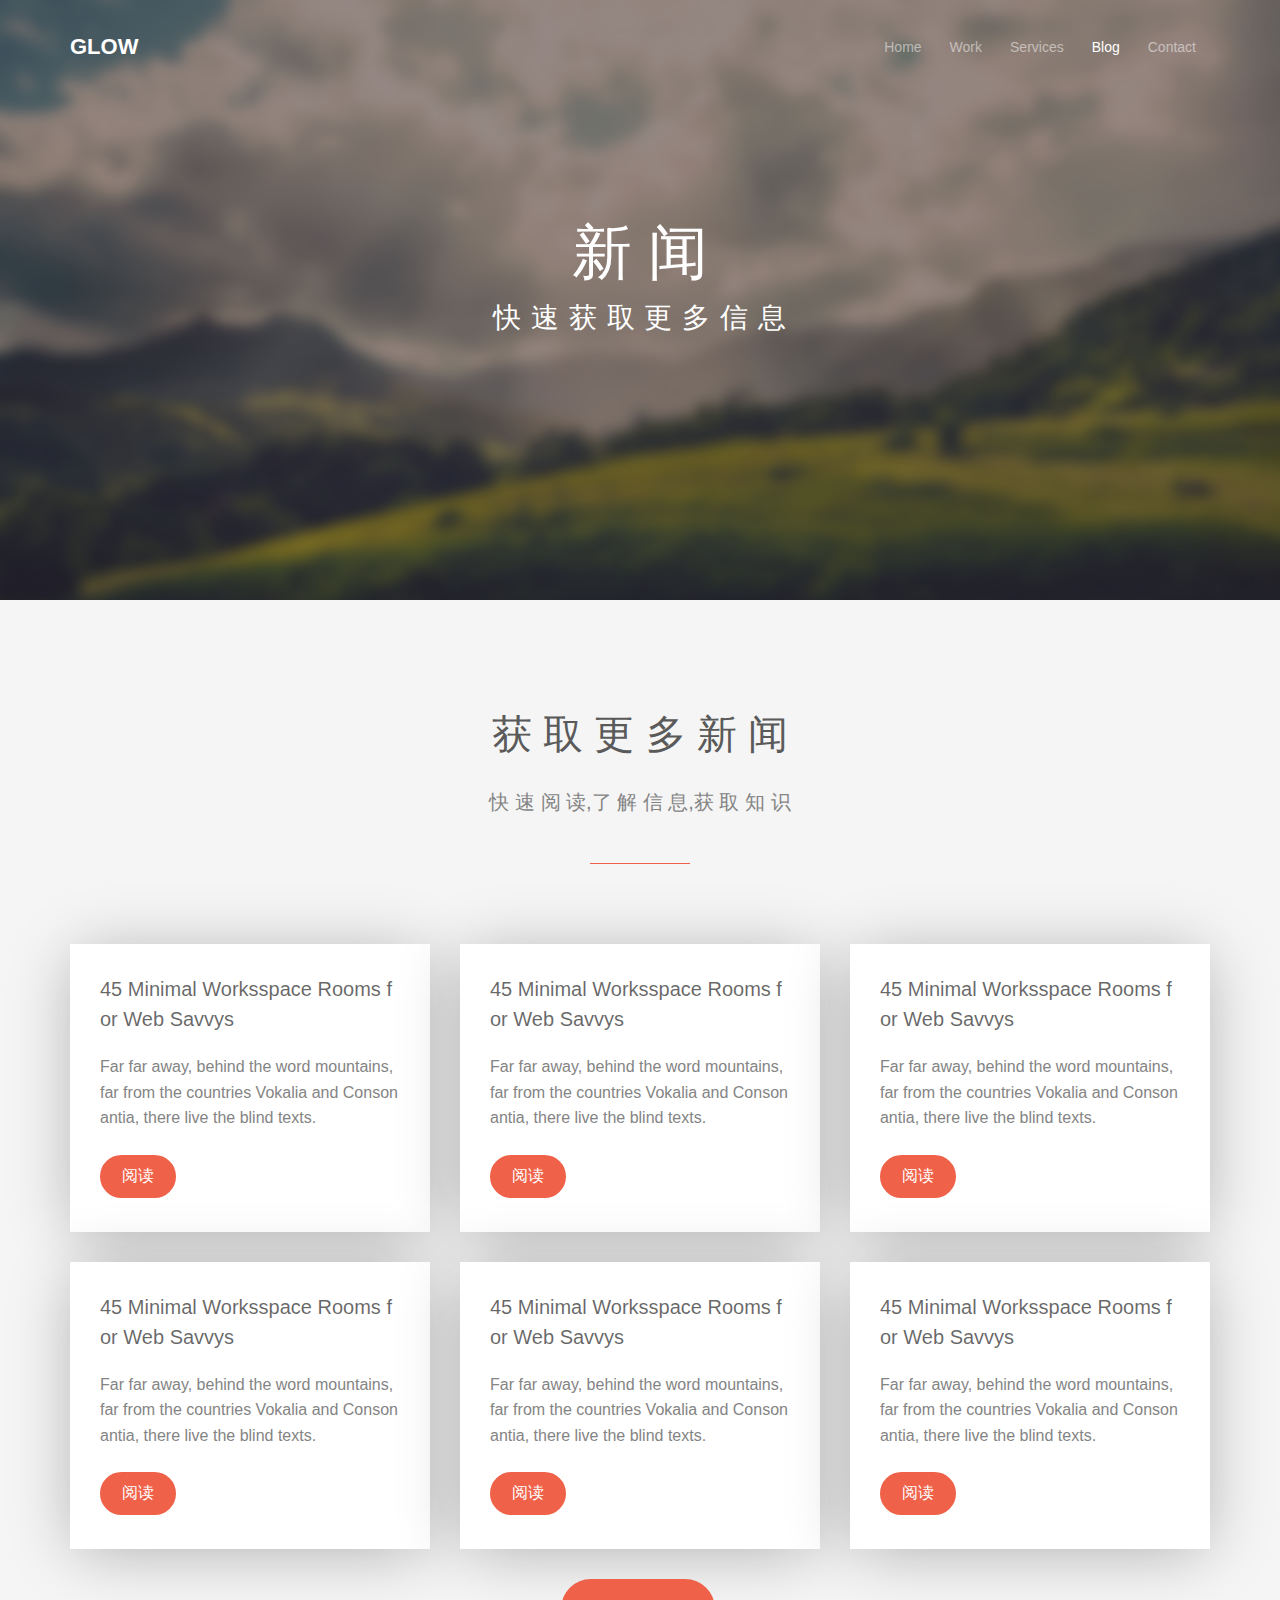
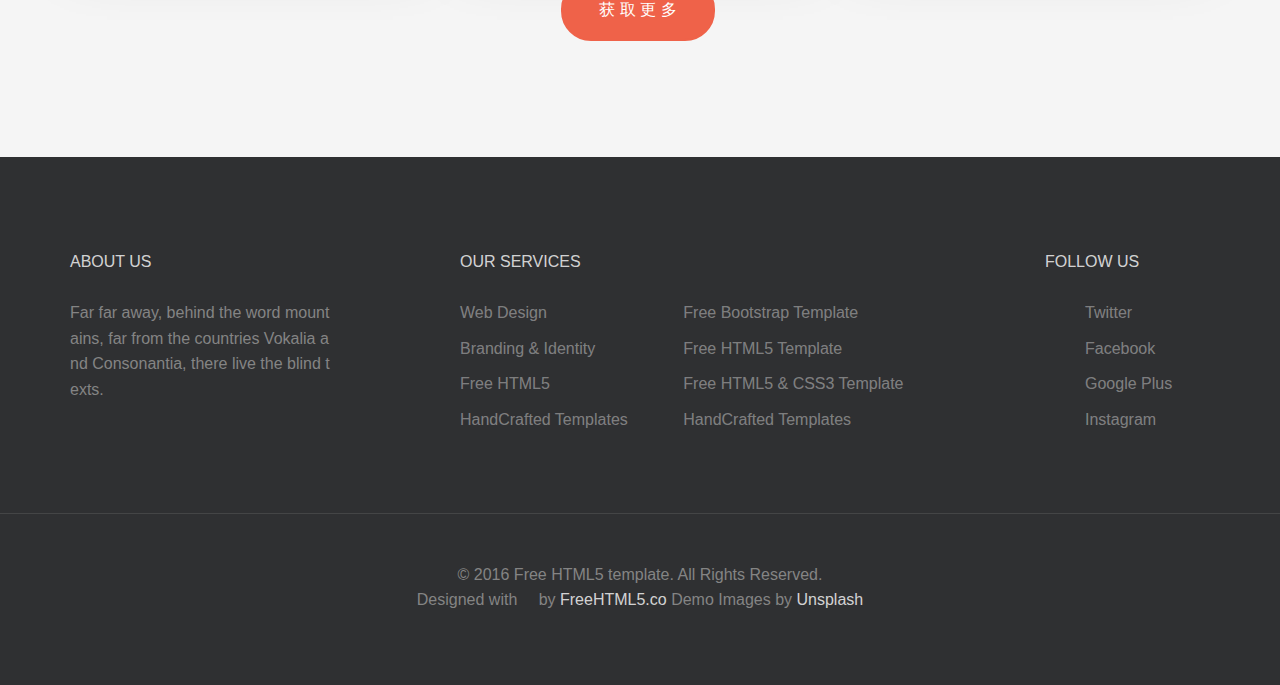
==== commit 96650329: "hahaha" ====
--- a/new/blog.html
+++ b/new/blog.html
@@ -91,7 +91,7 @@
 									</ul>
 								</li>
 								<li>
-									<a href="project_teach.html" class="fh5co-sub-ddown">Services</a>
+									<a href="services.html" class="fh5co-sub-ddown">Services</a>
 									 <ul class="fh5co-sub-menu">
 									 	<li><a href="left-sidebar.html">Web Development</a></li>
 									 	<li><a href="right-sidebar.html">Branding &amp; Identity</a></li>
@@ -111,9 +111,9 @@
 										<li><a href="#">Photography</a></li> 
 									</ul>
 								</li>
-								<li><a href="about.html">About</a></li>
+								<!--<li><a href="about.html">About</a></li>-->
 								<li class="active"><a href="blog.html">Blog</a></li>
-								<li><a href="login.html">Contact</a></li>
+								<li><a href="contact.html">Contact</a></li>
 							</ul>
 						</nav>
 					</div>
@@ -124,10 +124,10 @@
 
 		<div class="fh5co-hero fh5co-hero-2">
 			<div class="fh5co-overlay"></div>
-			<div class="fh5co-cover fh5co-cover_2 text-center" data-stellar-background-ratio="0.5" style="background-image: url(images/cover_bg_3.jpg);">
+			<div class="fh5co-cover fh5co-cover_2 text-center" data-stellar-background-ratio="0.5" style="background-image: url(images/background-9.jpg);">
 				<div class="desc animate-box">
-					<h2>Our Blog</h2>
-					<span>Lovely Crafted by <a href="http://frehtml5.co/" target="_blank" class="fh5co-site-name">FREEHTML5.co</a></span>
+					<h2>新 闻</h2>
+					<span>快 速 获 取 更 多 信 息</span>
 				</div>
 			</div>
 
@@ -137,8 +137,8 @@
 			<div class="container">
 				<div class="row">
 					<div class="col-md-8 col-md-offset-2 text-center heading-section animate-box">
-						<h3>Recent From Blog</h3>
-						<p>Lorem ipsum dolor sit amet, consectetur adipisicing elit. Velit est facilis maiores, perspiciatis accusamus asperiores sint consequuntur debitis.</p>
+						<h3>获 取 更 多 新 闻</h3>
+						<p>快 速 阅 读,了 解 信 息,获 取 知 识</p>
 					</div>
 				</div>
 			</div>
@@ -150,10 +150,8 @@
 							<div class="blog-text">
 								<div class="prod-title">
 									<h3><a href=""#>45 Minimal Worksspace Rooms for Web Savvys</a></h3>
-									<span class="posted_by">Sep. 15th</span>
-									<span class="comment"><a href="">21<i class="icon-bubble2"></i></a></span>
-									<p>Far far away, behind the word mountains, far from the countries Vokalia and Consonantia, there live the blind texts.</p>
-									<a href="#" class="btn btn-primary">Read More</a>
+									<p>Far far away, behind the word mountains, far from the countries Vokalia and Consonantia, there live the blind texts.</p>
+									<a href="#" class="btn btn-primary">阅读</a>
 								</div>
 							</div> 
 						</div>
@@ -164,10 +162,8 @@
 							<div class="blog-text">
 								<div class="prod-title">
 									<h3><a href=""#>45 Minimal Worksspace Rooms for Web Savvys</a></h3>
-									<span class="posted_by">Sep. 15th</span>
-									<span class="comment"><a href="">21<i class="icon-bubble2"></i></a></span>
-									<p>Far far away, behind the word mountains, far from the countries Vokalia and Consonantia, there live the blind texts.</p>
-									<a href="#" class="btn btn-primary">Read More</a>
+									<p>Far far away, behind the word mountains, far from the countries Vokalia and Consonantia, there live the blind texts.</p>
+									<a href="#" class="btn btn-primary">阅读</a>
 								</div>
 							</div> 
 						</div>
@@ -178,10 +174,8 @@
 							<div class="blog-text">
 								<div class="prod-title">
 									<h3><a href=""#>45 Minimal Worksspace Rooms for Web Savvys</a></h3>
-									<span class="posted_by">Sep. 15th</span>
-									<span class="comment"><a href="">21<i class="icon-bubble2"></i></a></span>
-									<p>Far far away, behind the word mountains, far from the countries Vokalia and Consonantia, there live the blind texts.</p>
-									<a href="#" class="btn btn-primary">Read More</a>
+									<p>Far far away, behind the word mountains, far from the countries Vokalia and Consonantia, there live the blind texts.</p>
+									<a href="#" class="btn btn-primary">阅读</a>
 								</div>
 							</div> 
 						</div>
@@ -193,10 +187,8 @@
 							<div class="blog-text">
 								<div class="prod-title">
 									<h3><a href=""#>45 Minimal Worksspace Rooms for Web Savvys</a></h3>
-									<span class="posted_by">Sep. 15th</span>
-									<span class="comment"><a href="">21<i class="icon-bubble2"></i></a></span>
-									<p>Far far away, behind the word mountains, far from the countries Vokalia and Consonantia, there live the blind texts.</p>
-									<a href="#" class="btn btn-primary">Read More</a>
+									<p>Far far away, behind the word mountains, far from the countries Vokalia and Consonantia, there live the blind texts.</p>
+									<a href="#" class="btn btn-primary">阅读</a>
 								</div>
 							</div> 
 						</div>
@@ -207,10 +199,8 @@
 							<div class="blog-text">
 								<div class="prod-title">
 									<h3><a href=""#>45 Minimal Worksspace Rooms for Web Savvys</a></h3>
-									<span class="posted_by">Sep. 15th</span>
-									<span class="comment"><a href="">21<i class="icon-bubble2"></i></a></span>
-									<p>Far far away, behind the word mountains, far from the countries Vokalia and Consonantia, there live the blind texts.</p>
-									<a href="#" class="btn btn-primary">Read More</a>
+									<p>Far far away, behind the word mountains, far from the countries Vokalia and Consonantia, there live the blind texts.</p>
+									<a href="#" class="btn btn-primary">阅读</a>
 								</div>
 							</div> 
 						</div>
@@ -221,18 +211,23 @@
 							<div class="blog-text">
 								<div class="prod-title">
 									<h3><a href=""#>45 Minimal Worksspace Rooms for Web Savvys</a></h3>
-									<span class="posted_by">Sep. 15th</span>
-									<span class="comment"><a href="">21<i class="icon-bubble2"></i></a></span>
-									<p>Far far away, behind the word mountains, far from the countries Vokalia and Consonantia, there live the blind texts.</p>
-									<a href="#" class="btn btn-primary">Read More</a>
-								</div>
-							</div> 
-						</div>
-					</div>
-				</div>
-			</div>
-		</div>
-		
+									<p>Far far away, behind the word mountains, far from the countries Vokalia and Consonantia, there live the blind texts.</p>
+									<a href="#" class="btn btn-primary">阅读</a>
+								</div>
+							</div> 
+						</div>
+					</div>
+				</div>
+			</div>
+			<div class="row">
+				<div class="col-md-4 col-md-offset-4 text-center animate-box">
+					<a href="#" class="btn btn-primary btn-lg">获 取 更 多</a>
+				</div>
+			</div>
+		</div>
+
+		</div>
+		</div>
 		<footer>
 			<div id="footer">
 				<div class="container">
--- a/new/css/style.css
+++ b/new/css/style.css
@@ -131,7 +131,7 @@
     padding: 3em 0;
   }
 }
-  .fh5co-cover .desc {
+.fh5co-cover .desc {
   top: 50%;
   position: absolute;
   width: 100%;
@@ -856,8 +856,8 @@
   }
 }
 #fh5co-work .work {
-  width: 100%;
-  float: left;
+  width: 80%;
+  float: right;
   margin-bottom: 7em;
 }
 #fh5co-work .work .half-inner {
@@ -865,7 +865,7 @@
   background-position: center center;
   position: relative;
   height: 500px;
-  width: 135%;
+  width: 100%;
   -webkit-box-shadow: 0px 6px 62px -6px rgba(0, 0, 0, 0.3);
   -moz-box-shadow: 0px 6px 62px -6px rgba(0, 0, 0, 0.3);
   -ms-box-shadow: 0px 6px 62px -6px rgba(0, 0, 0, 0.3);
